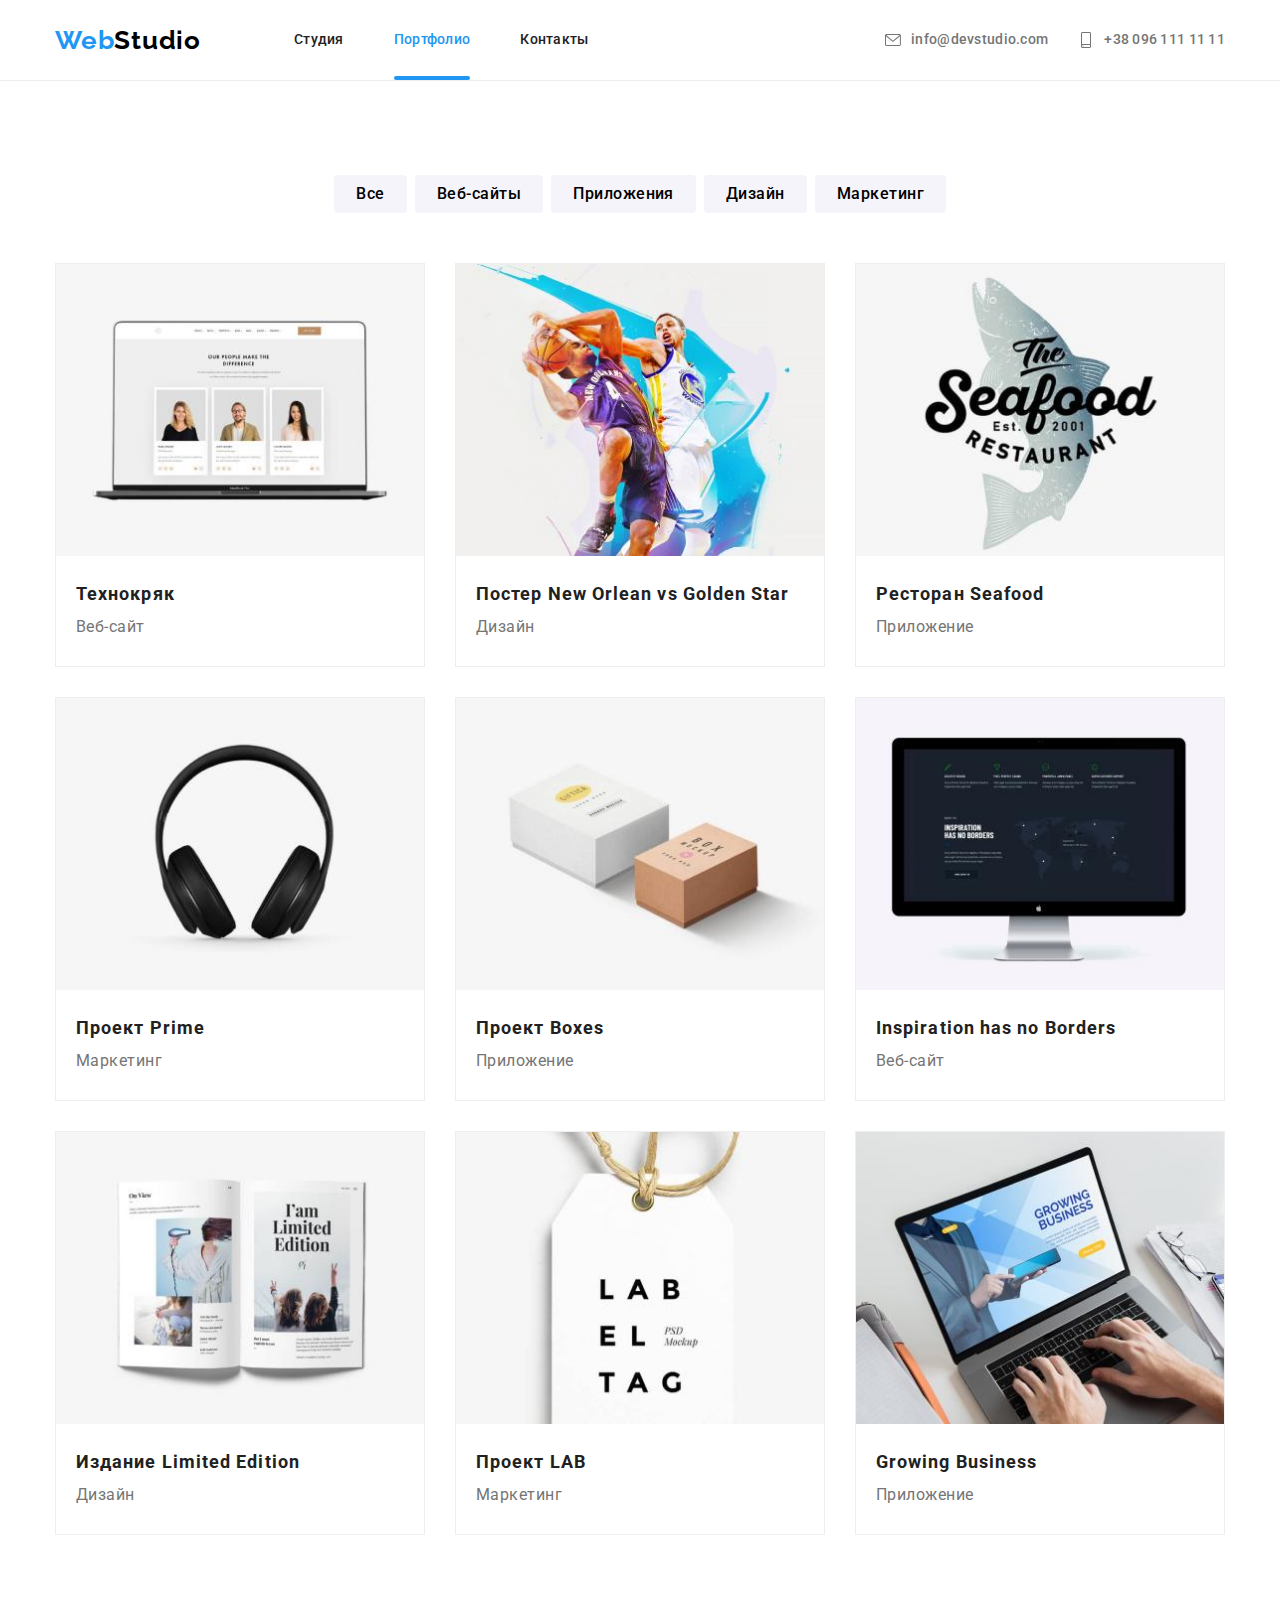
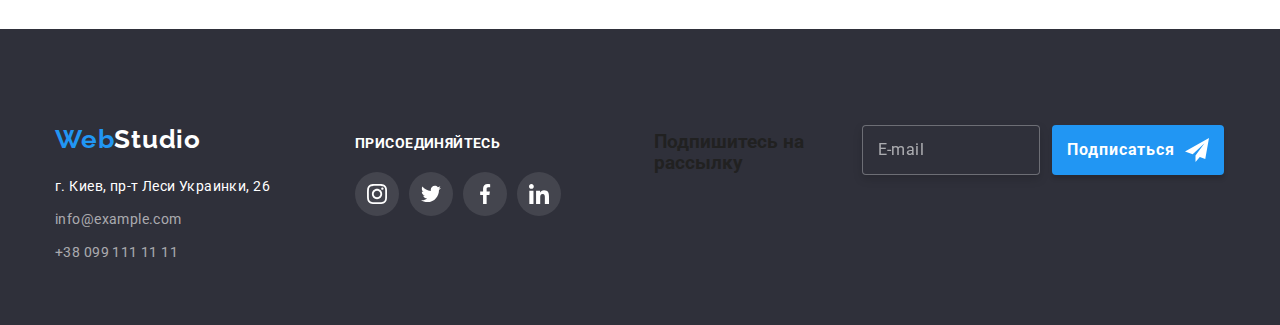
==== portfolio.html @ f92bdd0d "update" ====
<!DOCTYPE html>
<html lang="ru">
  <head>
    <meta charset="UTF-8" />
    <meta http-equiv="X-UA-Compatible" content="IE=edge" />
    <meta name="viewport" content="width=device-width, initial-scale=1.0" />
    <title>WebStudio</title>
    <link rel="preconnect" href="https://fonts.googleapis.com" />
    <link rel="preconnect" href="https://fonts.gstatic.com" crossorigin />
    <link
      href="https://fonts.googleapis.com/css2?family=Raleway:wght@700&family=Roboto:wght@400;500;700;900&display=swap"
      rel="stylesheet"
    />
    <link rel="stylesheet" href="./css/modern-normalize.css" />
    <link rel="stylesheet" href="./css/style.css" />
  </head>
  <body>
    <!--header-->
    <header class="header">
      <div class="container header-container">
        <nav class="header-nav">
          <a class="header-logo link" href="./index.html"
            ><span class="accent-color">Web</span>Studio</a
          >
          <ul class="header-menu-list">
            <li class="header-menu-item">
              <a class="header-menu-link link" href="./index.html">Студия</a>
            </li>
            <li class="header-menu-item">
              <a class="header-menu-link link current" href="./portfolio.html"
                >Портфолио</a
              >
            </li>
            <li class="header-menu-item">
              <a class="header-menu-link link" href="#contacts">Контакты</a>
            </li>
          </ul>
        </nav>
        <ul class="header-contacts">
          <li class="header-contacts-item">
            <a
              class="header-contacts-links link"
              href="mailto:info@devstudio.com"
              ><svg class="header-icon">
                <use href="./images/icons.svg#mail"></use>
              </svg>
              info@devstudio.com
            </a>
          </li>
          <li class="header-contacts-item">
            <a class="header-contacts-links link" href="tel:+380961111111">
              <svg class="header-icon">
                <use href="./images/icons.svg#smartphone"></use>
              </svg>
              +38 096 111 11 11
            </a>
          </li>
        </ul>
      </div>
    </header>
    <main>
      <section class="section">
        <div class="container">
          <h1 class="visually-hidden">Портфолио</h1>
          <!--button-->
          <ul class="button-list">
            <li class="button-item">
              <button class="button-portfolio btn" type="button">Все</button>
            </li>
            <li class="button-item">
              <button class="button-portfolio btn" type="button">
                Веб-сайты
              </button>
            </li>
            <li class="button-item">
              <button class="button-portfolio btn" type="button">
                Приложения
              </button>
            </li>
            <li class="button-item">
              <button class="button-portfolio btn" type="button">Дизайн</button>
            </li>
            <li class="button-item">
              <button class="button-portfolio btn" type="button">
                Маркетинг
              </button>
            </li>
          </ul>
          <!--project-->
          <ul class="project-list">
            <li class="project-item">
              <a class="project-links" href="">
                <div class="project-thump">
                  <img
                    src="./images/project1.jpg"
                    alt="project1"
                    width="370"
                    height="294"
                  />
                  <div class="project-overlay">
                    Технокряк это современная площадка распространения
                    коронавируса. Компании используют эту платформу для
                    цифрового шпионажа и атак на защищённые сервера конкурентов.
                  </div>
                </div>
                <div class="project-articles">
                  <h2 class="project-title">Технокряк</h2>
                  <p class="project-text">Веб-сайт</p>
                </div>
              </a>
            </li>
            <li class="project-item">
              <a class="project-links" href="">
                <div class="project-thump">
                  <img
                    src="./images/project2.jpg"
                    alt="project2"
                    width="370"
                    height="294"
                  />
                  <div class="project-overlay">
                    Технокряк это современная площадка распространения
                    коронавируса. Компании используют эту платформу для
                    цифрового шпионажа и атак на защищённые сервера конкурентов.
                  </div>
                </div>
                <div class="project-articles">
                  <h2 class="project-title">
                    Постер <span lang="en">New Orlean vs Golden Star</span>
                  </h2>
                  <p class="project-text">Дизайн</p>
                </div>
              </a>
            </li>
            <li class="project-item">
              <a class="project-links" href="">
                <div class="project-thump">
                  <img
                    src="./images/project3.jpg"
                    alt="project3"
                    width="370"
                    height="294"
                  />
                  <div class="project-overlay">
                    Технокряк это современная площадка распространения
                    коронавируса. Компании используют эту платформу для
                    цифрового шпионажа и атак на защищённые сервера конкурентов.
                  </div>
                </div>
                <div class="project-articles">
                  <h2 class="project-title">
                    Ресторан <span lang="en">Seafood</span>
                  </h2>
                  <p class="project-text">Приложение</p>
                </div>
              </a>
            </li>
            <li class="project-item">
              <a class="project-links" href="">
                <div class="project-thump">
                  <img
                    src="./images/project4.jpg"
                    alt="project4"
                    width="370"
                    height="294"
                  />
                  <div class="project-overlay">
                    Технокряк это современная площадка распространения
                    коронавируса. Компании используют эту платформу для
                    цифрового шпионажа и атак на защищённые сервера конкурентов.
                  </div>
                </div>
                <div class="project-articles">
                  <h2 class="project-title">
                    Проект <span lang="en">Prime</span>
                  </h2>
                  <p class="project-text">Маркетинг</p>
                </div>
              </a>
            </li>
            <li class="project-item">
              <a class="project-links" href="">
                <div class="project-thump">
                  <img
                    src="./images/project5.jpg"
                    alt="project5"
                    width="370"
                    height="294"
                  />
                  <div class="project-overlay">
                    Технокряк это современная площадка распространения
                    коронавируса. Компании используют эту платформу для
                    цифрового шпионажа и атак на защищённые сервера конкурентов.
                  </div>
                </div>
                <div class="project-articles">
                  <h2 class="project-title">
                    Проект <span lang="en">Boxes</span>
                  </h2>
                  <p class="project-text">Приложение</p>
                </div>
              </a>
            </li>
            <li class="project-item">
              <a class="project-links" href="">
                <div class="project-thump">
                  <img
                    src="./images/project6.jpg"
                    alt="project6"
                    width="370"
                    height="294"
                  />
                  <div class="project-overlay">
                    Технокряк это современная площадка распространения
                    коронавируса. Компании используют эту платформу для
                    цифрового шпионажа и атак на защищённые сервера конкурентов.
                  </div>
                </div>
                <div class="project-articles">
                  <h2 class="project-title" lang="en">
                    Inspiration has no Borders
                  </h2>
                  <p class="project-text">Веб-сайт</p>
                </div>
              </a>
            </li>
            <li class="project-item">
              <a class="project-links" href="">
                <div class="project-thump">
                  <img
                    src="./images/project7.jpg"
                    alt="project7"
                    width="370"
                    height="294"
                  />
                  <div class="project-overlay">
                    Технокряк это современная площадка распространения
                    коронавируса. Компании используют эту платформу для
                    цифрового шпионажа и атак на защищённые сервера конкурентов.
                  </div>
                </div>
                <div class="project-articles">
                  <h2 class="project-title">
                    Издание <span lang="en">Limited Edition</span>
                  </h2>
                  <p class="project-text">Дизайн</p>
                </div>
              </a>
            </li>
            <li class="project-item">
              <a class="project-links" href="">
                <div class="project-thump">
                  <img
                    src="./images/project8.jpg"
                    alt="project8"
                    width="370"
                    height="294"
                  />
                  <div class="project-overlay">
                    Технокряк это современная площадка распространения
                    коронавируса. Компании используют эту платформу для
                    цифрового шпионажа и атак на защищённые сервера конкурентов.
                  </div>
                </div>
                <div class="project-articles">
                  <h2 class="project-title">
                    Проект <span lang="en">LAB</span>
                  </h2>
                  <p class="project-text">Маркетинг</p>
                </div>
              </a>
            </li>
            <li class="project-item">
              <a class="project-links" href="">
                <div class="project-thump">
                  <img
                    src="./images/project9.jpg"
                    alt="project9"
                    width="370"
                    height="294"
                  />
                  <div class="project-overlay">
                    Технокряк это современная площадка распространения
                    коронавируса. Компании используют эту платформу для
                    цифрового шпионажа и атак на защищённые сервера конкурентов.
                  </div>
                </div>
                <div class="project-articles">
                  <h2 class="project-title" lang="en">Growing Business</h2>
                  <p class="project-text">Приложение</p>
                </div>
              </a>
            </li>
          </ul>
        </div>
      </section>
    </main>
    <!--footer-->
    <footer class="footer">
      <div class="container footer-container">
        <div class="footer-left">
          <a class="footer-logo link" href="./index.html"
            ><span class="accent-color">Web</span>Studio</a
          >
          <address class="footer-address" id="contacts">
            <ul class="footer-contacts">
              <li class="footer-contacts-item">
                <a
                  class="footer-contacts-map link"
                  href="https://goo.gl/maps/BUjDJLent2GHWbhv6"
                  target="_blank"
                  rel="noopener noreferrer"
                  >г. Киев, пр-т Леси Украинки, 26</a
                >
              </li>
              <li class="footer-contacts-item">
                <a
                  class="footer-contacts-links link"
                  href="mailto:info@example.com"
                  >info@example.com</a
                >
              </li>
              <li class="footer-contacts-item">
                <a class="footer-contacts-links link" href="tel:+380991111111"
                  >+38 099 111 11 11</a
                >
              </li>
            </ul>
          </address>
        </div>
        <div class="footer-right">
          <h3 class="social-title">присоединяйтесь</h3>
          <ul class="social-list-footer">
            <li class="social-item-footer">
              <a class="social-links-footer link" href=""
                ><svg class="social-icon-footer">
                  <use href="./images/icons.svg#instagramf"></use>
                </svg>
              </a>
            </li>
            <li class="social-item-footer">
              <a class="social-links-footer link" href=""
                ><svg class="social-icon-footer">
                  <use href="./images/icons.svg#twitterf"></use>
                </svg>
              </a>
            </li>
            <li class="social-item-footer">
              <a class="social-links-footer link" href=""
                ><svg class="social-icon-footer">
                  <use href="./images/icons.svg#facebookf"></use>
                </svg>
              </a>
            </li>
            <li class="social-item-footer">
              <a class="social-links-footer link" href=""
                ><svg class="social-icon-footer">
                  <use href="./images/icons.svg#linkedinf"></use>
                </svg>
              </a>
            </li>
          </ul>
        </div>
        <form class="footer-form">
          <h3 class="footer-form-title">Подпишитесь на рассылку</h3>
          <label class="footer-label">
            <input
              class="footer-input"
              type="email"
              name="subscribe"
              placeholder="E-mail"
            />
          </label>
          <button class="footer-button" type="submit">
            <span>Подписаться</span>
            <svg class="footer-send">
              <use href="./images/icons.svg#send"></use>
            </svg>
          </button>
        </form>
      </div>
    </footer>
  </body>
</html>
---- css/style.css ----
:root {
  --main-title-color: #212121;
  --title-color: #ffffff;
  --text-color: #757575;
  --accent-color: #2196f3;
  --button-active: #188ce8;
  --logo-color-header: #000000;
  --logo-color-footer: #ffffff;
  --text-button-first-color: #ffffff;
  --text-button-second-color: #212121;
  --main-button-color-background: #2196f3;
  --secondary-button-color-background: #f5f4fa;
  --primary-background-color: #ffffff;
  --second-background-color: #2f303a;
  --third-background-color: #f5f4fa;
  --hero-background-color: #c4c4c4;
  --main-font: 'Roboto', sans-serif;
  --timing-function: cubic-bezier(0.4, 0, 0.2, 1);
  --animation-timing: 250ms;
}

p,
h1,
h2,
h3,
h4,
h5,
h6 {
  margin: 0;
}

ul {
  list-style: none;
  margin: 0;
  padding: 0;
}

button {
  cursor: pointer;
}

a {
  text-decoration: none;
  color: inherit;
  cursor: pointer;
}

img {
  display: block;
  height: auto;
  max-width: 100%;
}

body {
  font-family: var(--main-font);
  color: var(--main-title-color);
  background-color: var(--primary-background-color);
}

address {
  font-style: inherit;
}

textarea {
  resize: none;
}

.container {
  width: 1200px;
  padding: 0 15px;
  margin: 0 auto;
}

.section {
  padding-top: 94px;
  padding-bottom: 94px;
}

.visually-hidden {
  position: absolute;
  width: 1px;
  height: 1px;
  margin: -1px;
  border: 0;
  padding: 0;

  white-space: nowrap;
  clip-path: inset(100%);
  clip: rect(0 0 0 0);
  overflow: hidden;
}

.link {
  transition: color var(--animation-timing) var(--timing-function);
}

.link:hover,
.link:focus {
  color: var(--accent-color);
}

.btn {
  transition: color var(--animation-timing) var(--timing-function),
    background-color var(--animation-timing) var(--timing-function),
    box-shadow var(--animation-timing) var(--timing-function);
}

.btn:hover,
.btn:focus,
.btn:active {
  color: var(--text-button-first-color);
  background-color: var(--accent-color);
  box-shadow: 0px 3px 1px rgba(0, 0, 0, 0.1), 0px 1px 2px rgba(0, 0, 0, 0.08),
    0px 2px 2px rgba(0, 0, 0, 0.12);
}

.accent-color {
  color: var(--accent-color);
}

/*--------------header------------------*/

.header {
  border-bottom: 1px solid #ececec;
}

.header-container {
  display: flex;
  align-items: center;
}

.header-nav {
  display: flex;
  align-items: center;
}

.header-logo {
  font-family: Raleway;
  font-weight: 700;
  font-size: 26px;
  line-height: 1.19;
  letter-spacing: 0.03em;
  color: var(--logo-color-header);
  margin-right: 93px;
}

.header-menu-list {
  display: flex;
}

.header-menu-item .current {
  color: var(--accent-color);
  position: relative;
}

.current::after {
  content: '';
  position: absolute;
  bottom: 0;
  display: block;
  width: 100%;
  height: 4px;
  border-radius: 2px;
  background: var(--accent-color);
}

.header-menu-item:not(:last-child) {
  margin-right: 50px;
}

.header-menu-link {
  display: block;
  padding: 32px 0;
  font-weight: 500;
  font-size: 14px;
  line-height: 1.14;
  letter-spacing: 0.02em;
}

.header-contacts {
  display: flex;
  margin-left: auto;
}

.header-contacts-item:not(:last-child) {
  margin-right: 30px;
}

.header-contacts-links {
  display: flex;
  align-items: center;
  font-weight: 500;
  font-size: 14px;
  line-height: 1.14;
  letter-spacing: 0.02em;
  color: var(--text-color);
}

.header-icon {
  margin-right: 10px;
  width: 16px;
  height: 16px;
  fill: #757575;
  transition: fill var(--animation-timing) var(--timing-function);
}

.link:hover .header-icon,
.link:focus .header-icon {
  fill: var(--accent-color);
}

/*-----------------main-page----------------------*/

/*hero*/

.hero {
  max-width: 1600px;
  margin-left: auto;
  margin-right: auto;
  padding: 200px 0;
  background-image: linear-gradient(
      rgba(47, 48, 58, 0.4),
      rgba(47, 48, 58, 0.4)
    ),
    url('../images/hero-img.jpg');
  background-color: var(--hero-background-color);
  background-repeat: no-repeat;
  background-position: center;
  background-size: cover;
}

.hero-container {
  display: flex;
  flex-direction: column;
  align-items: center;
}

.hero-title {
  color: var(--title-color);
  font-weight: 900;
  font-size: 44px;
  line-height: 1.36;
  text-align: center;
  letter-spacing: 0.06em;
  text-transform: uppercase;
  min-width: 600px;
  margin-bottom: 30px;
}

.hero-button {
  color: var(--title-color);
  background-color: var(--main-button-color-background);
  font-weight: 700;
  font-size: 16px;
  line-height: 1.88;
  letter-spacing: 0.06em;
  min-width: 200px;
  box-shadow: 0px 4px 4px rgba(0, 0, 0, 0.15);
  border-radius: 4px;
  padding: 10px 32px;
  text-align: center;
  box-shadow: 0px 4px 4px rgba(0, 0, 0, 0.15);
  border: tan;
  border-radius: 4px;
  transition: background-color var(--animation-timing) var(--timing-function),
    box-shadow var(--animation-timing) var(--timing-function);
}

.hero-button:active {
  background-color: var(--button-active);
  box-shadow: 0px 3px 1px rgba(0, 0, 0, 0.1), 0px 1px 2px rgba(0, 0, 0, 0.08),
    0px 2px 2px rgba(0, 0, 0, 0.12);
}

/*modal*/

.backdrop {
  position: fixed;
  top: 0;
  left: 0;
  width: 100%;
  height: 100%;
  background-color: rgba(0, 0, 0, 0.2);
  opacity: 1;
  transition: opacity var(--animation-timing) var(--timing-function);
}

.backdrop.is-hidden {
  opacity: 0;
  pointer-events: none;
}

.backdrop.is-hidden .modal {
  transform: translate(-50%, -50%) scale(0);
}

.modal {
  padding: 40px;
  position: absolute;
  min-width: 528px;
  min-height: 581px;
  top: 50%;
  left: 50%;
  transform: translate(-50%, -50%) scale(1);
  background-color: #ffffff;
  box-shadow: 0px 1px 3px rgba(0, 0, 0, 0.12), 0px 1px 1px rgba(0, 0, 0, 0.14),
    0px 2px 1px rgba(0, 0, 0, 0.2);
  border-radius: 4px;
  transition: transform var(--animation-timing) var(--timing-function);
}

.modal-title {
  font-weight: 700;
  font-size: 20px;
  line-height: 1.15;
  text-align: center;
  letter-spacing: 0.03em;
}

.modal-button {
  position: absolute;
  top: 8px;
  right: 8px;
  width: 30px;
  height: 30px;
  background-color: #ffffff;
  border: 1px solid rgba(0, 0, 0, 0.1);
  border-radius: 50%;
}

.modal-icon {
  position: absolute;
  top: 50%;
  left: 50%;
  transform: translate(-50%, -50%);
  width: 18px;
  height: 18px;
  transition: fill var(--animation-timing) var(--timing-function);
}

.modal-button:hover .modal-icon,
.modal-button:focus .modal-icon {
  fill: var(--accent-color);
}

.modal-form {
  width: 448px;
}

.modal-title {
  margin-bottom: 12px;
  font-weight: bold;
  font-size: 20px;
  line-height: 1.15;
  text-align: center;
  letter-spacing: 0.03em;
  color: var(--main-title-color);
}

.modal-list {
  margin-bottom: 30px;
}

.modal-item:not(:last-child) {
  margin-bottom: 10px;
}

.modal-item:nth-child(4) {
  margin-bottom: 20px;
}

.modal-field {
  position: relative;
  display: block;
  width: 100%;
  font-weight: normal;
  font-size: 12px;
  line-height: 1.17;
  letter-spacing: 0.01em;
}

.modal-label {
  display: block;
  margin-bottom: 4px;
  font-weight: normal;
  font-size: 12px;
  line-height: 1.17;
  letter-spacing: 0.01em;
  color: var(--text-color);
}

.modal-input {
  padding: 12px 42px;
  outline: none;
  width: 100%;
  height: 40px;
  border: 1px solid rgba(33, 33, 33, 0.2);
  border-radius: 4px;
  transition: border-color var(--animation-timing) var(--timing-function);
}

.modal-input:focus {
  border-color: var(--accent-color);
}

.modal-icons {
  position: absolute;
  top: 50%;
  left: 12px;
  width: 18px;
  height: 18px;
  transition: fill var(--animation-timing) var(--timing-function);
}

.modal-input:focus + .modal-icons {
  fill: var(--accent-color);
}

.modal-textarea {
  display: block;
  outline: none;
  padding: 12px 16px;
  width: 100%;
  height: 120px;
  resize: none;
  border: 1px solid rgba(33, 33, 33, 0.2);
  box-sizing: border-box;
  border-radius: 4px;
  transition: border-color var(--animation-timing) var(--timing-function);
}

.modal-textarea:focus {
  border-color: var(--accent-color);
}

.modal-textarea::placeholder {
  font-weight: normal;
  font-size: 14px;
  line-height: 1.14;
  letter-spacing: 0.01em;
  color: rgba(117, 117, 117, 0.5);
}

.modal-checkbox {
  display: flex;
  justify-content: center;
  align-items: center;
  width: 100%;
  height: 24px;
  font-weight: normal;
  font-size: 14px;
  line-height: 1.71;
  letter-spacing: 0.03em;
  color: var(--text-color);
}

.checkbox-input {
  position: absolute;
  width: 1px;
  height: 1px;
  margin: -1px;
  border: 0;
  padding: 0;
  white-space: nowrap;
  clip-path: inset(100%);
  clip: rect(0 0 0 0);
  overflow: hidden;
}

.checkbox-icon {
  display: inline-block;
  margin-right: 7px;
  width: 16px;
  height: 15px;
  border: 2px solid var(--main-title-color);
  border-radius: 4px;
  transition: background-color var(--animation-timing) var(--timing-function),
    background-image var(--animation-timing) var(--timing-function),
    border-color var(--animation-timing) var(--timing-function);
}

.checkbox-input:checked + .checkbox-icon {
  background-color: var(--accent-color);
  background-image: url(../images/icon-check.svg);
  background-size: contain;
  background-origin: border-box;
  border-color: var(--accent-color);
}

.checkbox-text {
  margin-right: 7px;
}

.checkbox-link {
  color: var(--accent-color);
  text-decoration: underline;
}

.modal-btn {
  display: flex;
  justify-content: center;
}

.modal-send {
  width: 200px;
  height: 50px;
  font-weight: bold;
  font-size: 16px;
  line-height: 1.87;
  text-align: center;
  letter-spacing: 0.06em;
  color: var(--title-color);
  background-color: var(--main-button-color-background);
  box-shadow: 0px 4px 4px rgba(0, 0, 0, 0.15);
  border: tan;
  border-radius: 4px;
  transition: background-color var(--animation-timing) var(--timing-function),
    box-shadow var(--animation-timing) var(--timing-function);
}

.modal-send:active {
  background-color: var(--button-active);
  box-shadow: 0px 3px 1px rgba(0, 0, 0, 0.1), 0px 1px 2px rgba(0, 0, 0, 0.08),
    0px 2px 2px rgba(0, 0, 0, 0.12);
}

/*description*/

.description-list {
  display: flex;
}

.description-item {
  width: 270px;
}

.description-item:not(:last-child) {
  margin-right: 30px;
}

.description-icons {
  display: flex;
  justify-content: center;
  align-items: center;
  min-width: 270px;
  min-height: 120px;
  margin-bottom: 30px;
  background-color: #f5f4fa;
}

.description-icon {
  width: 70px;
  height: 70px;
}

.description-title {
  font-weight: 700;
  font-size: 14px;
  line-height: 1.14;
  letter-spacing: 0.03em;
  text-transform: uppercase;
  margin-bottom: 10px;
}

.description-text {
  font-size: 14px;
  line-height: 1.71;
  letter-spacing: 0.03em;
  color: var(--text-color);
}

/*works*/

.works-section {
  padding-top: 0;
}

.works-title {
  font-weight: 700;
  font-size: 36px;
  line-height: 1.17;
  text-align: center;
  letter-spacing: 0.03em;
  min-width: 376px;
  margin-bottom: 50px;
}

.works-list {
  display: flex;
}

.works-item:not(:last-child) {
  margin-right: 30px;
}

.works-thump {
  position: relative;
}

.works-text {
  position: absolute;
  display: flex;
  justify-content: center;
  align-items: center;
  font-weight: 700;
  font-size: 14px;
  line-height: 1.14;
  letter-spacing: 0.03em;
  text-transform: uppercase;
  color: var(--title-color);
  width: 100%;
  height: 70px;
  left: 0;
  bottom: 0;
  background: rgba(47, 48, 58, 0.8);
}

/*our-team*/

.our-team-section {
  background-color: var(--third-background-color);
}

.our-team-title {
  font-weight: 700;
  font-size: 36px;
  line-height: 1.17;
  text-align: center;
  letter-spacing: 0.03em;
  min-width: 264px;
  margin-bottom: 50px;
}

.our-team-list {
  display: flex;
  flex-wrap: wrap;
  justify-content: space-around;
}

.our-team-item {
  border-radius: 0px 0px 4px 4px;
  background-color: #ffffff;
  box-shadow: 0px 1px 3px rgba(0, 0, 0, 0.12), 0px 1px 1px rgba(0, 0, 0, 0.14),
    0px 2px 1px rgba(0, 0, 0, 0.2);
}

.our-team-item:not(:last-child) {
  margin-right: 30px;
}

.our-team-articles {
  padding: 30px 0;
}

.our-team-masters {
  font-weight: 500;
  font-size: 16px;
  line-height: 1.19;
  text-align: center;
  letter-spacing: 0.03em;
  margin-bottom: 10px;
}

.our-team-profession {
  margin-bottom: 16px;
  font-size: 16px;
  line-height: 1.19;
  text-align: center;
  letter-spacing: 0.03em;
  color: var(--text-color);
}

.social-list {
  display: flex;
  justify-content: center;
  align-items: center;
  min-width: 206px;
  min-height: 44px;
}

.social-item:not(:last-child) {
  margin-right: 10px;
}

.social-links {
  display: flex;
  justify-content: center;
  align-items: center;
  padding: 0;
  min-width: 44px;
  min-height: 44px;
  border-radius: 50%;
  transition: background-color var(--animation-timing) var(--timing-function);
}

.social-icon {
  width: 20px;
  height: 20px;
  fill: #afb1b8;
  transition: fill var(--animation-timing) var(--timing-function);
}

.social-links:hover,
.social-links:focus {
  background-color: var(--accent-color);
}

.social-links:hover .social-icon,
.social-links:focus .social-icon {
  fill: #ffffff;
}

/* clients */

.clients-title {
  font-weight: bold;
  font-size: 36px;
  line-height: 1.17;
  text-align: center;
  letter-spacing: 0.03em;
  margin-bottom: 50px;
}

.clients-list {
  display: flex;
  justify-content: space-around;
}

.clients-item {
  width: 170px;
  height: 92px;
}

.clients-item:not(:last-child) {
  margin-right: 30px;
}

.clients-links {
  display: block;
  display: flex;
  justify-content: center;
  align-items: center;
  width: 100%;
  height: 100%;
  border: 1px solid #afb1b8;
  border-radius: 4px;
  transition: border-color var(--animation-timing) var(--timing-function);
}

.clients-icon {
  width: 106px;
  height: 60px;
  fill: #afb1b8;
  transition: fill var(--animation-timing) var(--timing-function);
}

.clients-links:hover,
.clients-links:focus {
  border-color: var(--accent-color);
}

.clients-links:hover .clients-icon,
.clients-links:focus .clients-icon {
  fill: var(--accent-color);
}

/*------------------portfolio----------------------*/

.button-list {
  display: flex;
  justify-content: center;
  margin-bottom: 50px;
}

.button-item:not(:last-child) {
  margin-right: 8px;
}

.button-portfolio {
  border: tan;
  font-weight: 500;
  font-size: 16px;
  line-height: 1.62;
  text-align: center;
  letter-spacing: 0.03em;
  background-color: var(--secondary-button-color-background);
  padding: 6px 22px;
  min-width: 73px;
  border-radius: 4px;
}

.project-list {
  display: flex;
  flex-wrap: wrap;
  justify-content: space-between;
}

.project-item {
  width: 370px;
  height: 404px;
}

.project-item:nth-child(-n + 6) {
  margin-bottom: 30px;
}

.project-links {
  display: block;
  width: 100%;
  height: 100%;
  border: 1px solid #eeeeee;
  transition: box-shadow var(--animation-timing) var(--timing-function);
}

.project-links:hover,
.project-links:focus {
  box-shadow: 0px 1px 1px rgba(0, 0, 0, 0.12), 0px 4px 4px rgba(0, 0, 0, 0.06),
    1px 4px 6px rgba(0, 0, 0, 0.16);
}

.project-thump {
  position: relative;
  width: 100%;
  overflow: hidden;
}

.project-overlay {
  position: absolute;
  bottom: 0;
  padding: 63px 24px;
  width: 100%;
  height: 100%;
  font-size: 18px;
  line-height: 1.56;
  letter-spacing: 0.03em;
  color: var(--title-color);
  background: rgba(33, 150, 243, 0.9);
  transform: translateY(294px);
  transition: transform var(--animation-timing) var(--timing-function);
}

.project-links:hover .project-overlay,
.project-links:focus .project-overlay {
  transform: translateY(-0);
}

.project-articles {
  padding: 20px;
}

.project-title {
  font-weight: 700;
  font-size: 18px;
  line-height: 2;
  letter-spacing: 0.06em;
}

.project-text {
  font-size: 16px;
  line-height: 1.88;
  letter-spacing: 0.03em;
  color: var(--text-color);
}

/*------------------footer--------------------*/

.footer {
  padding: 60px 0;
  background-color: var(--second-background-color);
}

.footer-container {
  display: flex;
  align-items: baseline;
}

.footer-left {
  margin-right: 70px;
}

.footer-right {
  margin-right: 93px;
  min-width: 206px;
  min-height: 80px;
}

.footer-logo {
  display: block;
  margin-bottom: 20px;
  font-family: Raleway;
  font-weight: 700;
  font-size: 26px;
  line-height: 1.19;
  letter-spacing: 0.03em;
  color: var(--logo-color-footer);
}

.footer-address {
  min-width: 230px;
  min-height: 80px;
}

.footer-contacts-item {
  font-size: 14px;
  line-height: 1.71;
  letter-spacing: 0.03em;
}

.footer-contacts-item:not(:last-child) {
  margin-bottom: 9px;
}

.footer-contacts-map {
  color: var(--title-color);
}

.footer-contacts-links {
  color: rgba(255, 255, 255, 0.6);
}

.social-title {
  font-weight: bold;
  font-size: 14px;
  line-height: 1.14;
  letter-spacing: 0.03em;
  text-transform: uppercase;
  color: var(--title-color);
  margin-bottom: 20px;
  padding-top: 0px;
  justify-content: center;
  align-items: center;
}

.social-list-footer {
  display: flex;
  justify-content: center;
}

.social-item-footer:not(:last-child) {
  margin-right: 10px;
}

.social-links-footer {
  display: flex;
  padding: 0;
  width: 44px;
  height: 44px;
  background-color: rgba(255, 255, 255, 0.1);
  border-radius: 50%;
  justify-content: center;
  align-items: center;
  transition: background-color var(--animation-timing) var(--timing-function);
}

.social-icon-footer {
  width: 20px;
  height: 20px;
  fill: #ffffff;
}

.social-links-footer:hover,
.social-links-footer:focus {
  background-color: var(--accent-color);
}

.footer-form {
  display: inline-flex;
  align-items: flex-end;
  width: 570px;
  height: 86px;
}

.footer-label {
  display: inline-block;
  margin-right: 12px;
  font-weight: 700;
  font-size: 14px;
  line-height: 1.14;
  letter-spacing: 0.03em;
  text-transform: uppercase;
  color: var(--title-color);
}

.footer-input {
  margin-top: 20px;
  display: inline-block;
  padding: 15px;
  width: 100%;
  height: 50px;
  background-color: var(--second-background-color);
  border: 1px solid rgba(255, 255, 255, 0.3);
  border-radius: 4px;
  filter: drop-shadow(0px 4px 4px rgba(0, 0, 0, 0.15));
  color: var(--title-color);
}

.footer-input::placeholder {
  font-weight: normal;
  font-size: 16px;
  line-height: 1.25;
  letter-spacing: 0.03em;
  color: rgba(255, 255, 255, 0.6);
}

.footer-button {
  display: inline-flex;
  justify-content: center;
  align-items: center;
  width: 200px;
  height: 50px;
  font-weight: 700;
  font-size: 16px;
  line-height: 1.87;
  letter-spacing: 0.06em;
  color: var(--text-button-first-color);
  background-color: var(--main-button-color-background);
  box-shadow: 0px 4px 4px rgba(0, 0, 0, 0.15);
  border: tan;
  border-radius: 4px;
  transition: background-color var(--animation-timing) var(--timing-function),
    box-shadow var(--animation-timing) var(--timing-function);
}

.footer-button:active {
  background-color: var(--button-active);
  box-shadow: 0px 3px 1px rgba(0, 0, 0, 0.1), 0px 1px 2px rgba(0, 0, 0, 0.08),
    0px 2px 2px rgba(0, 0, 0, 0.12);
}

.footer-send {
  margin-left: 10px;
  width: 24px;
  height: 24px;
  fill: #ffffff;
}
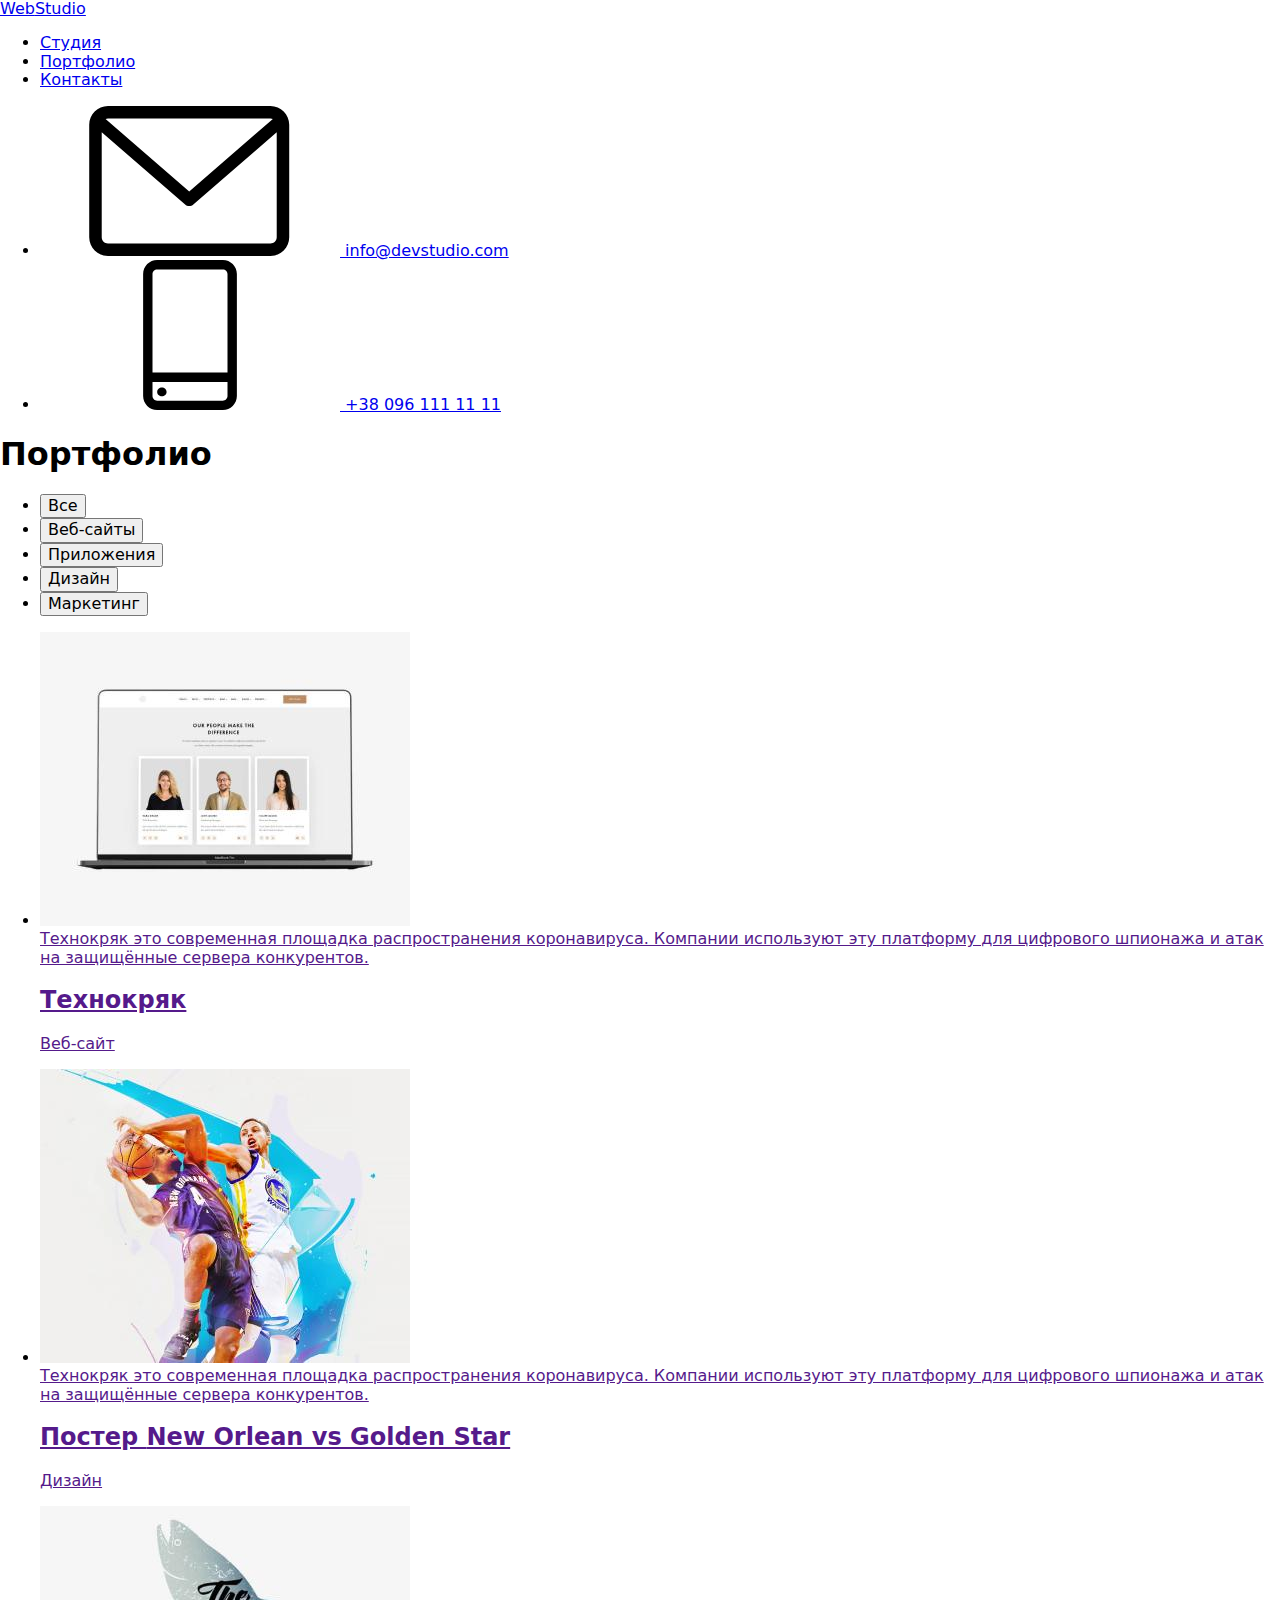
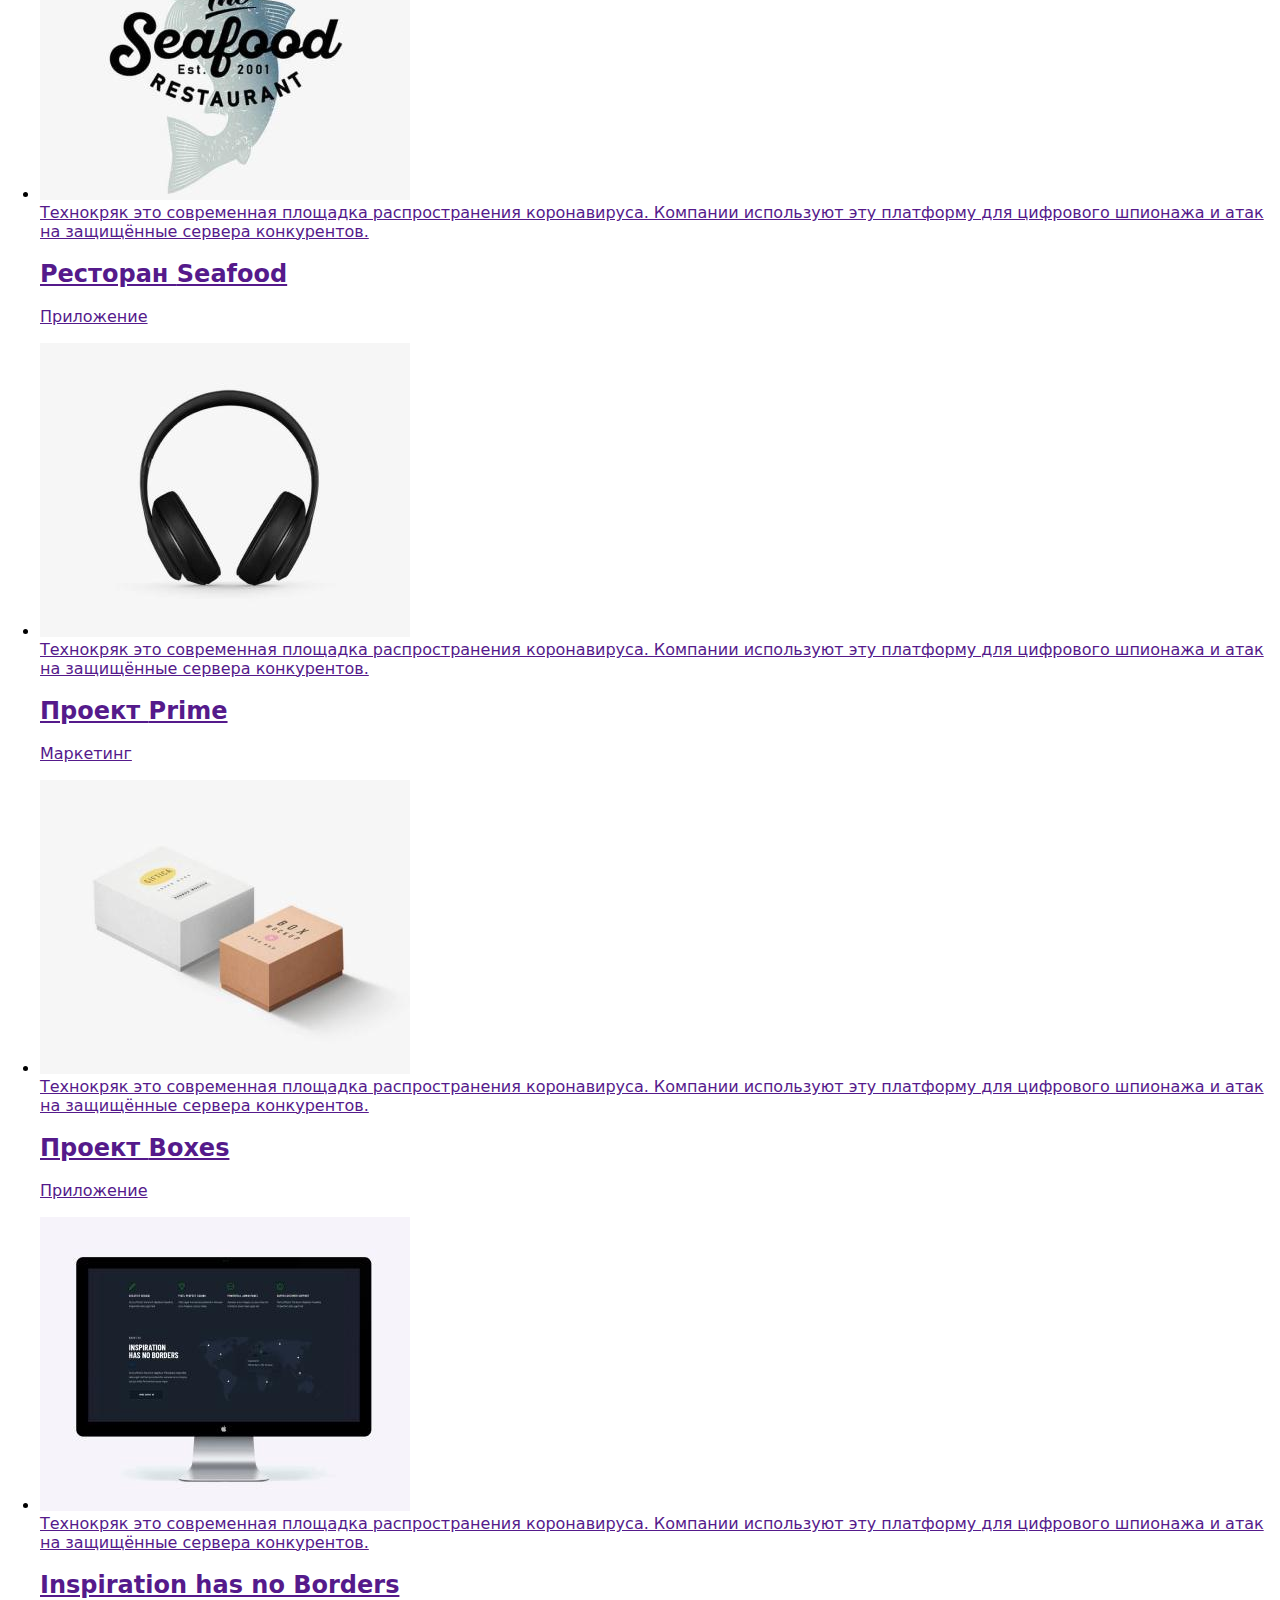
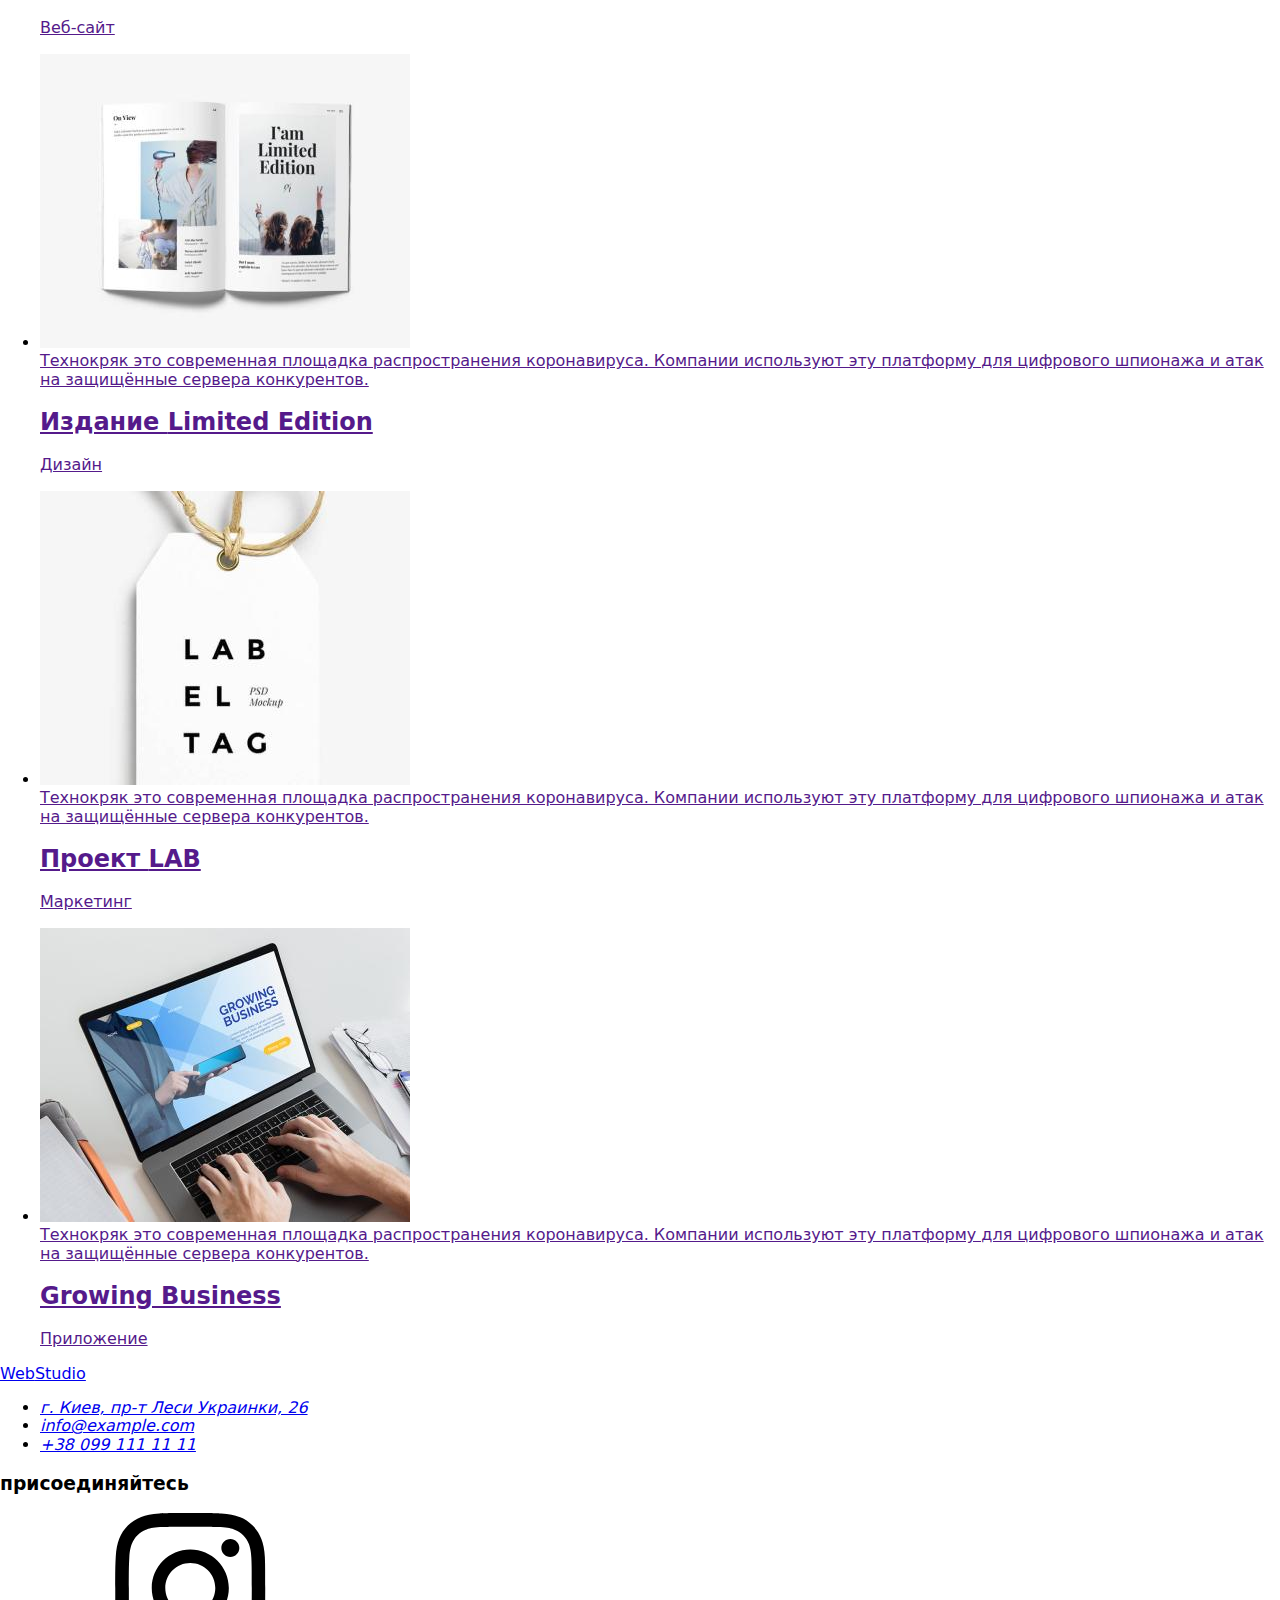
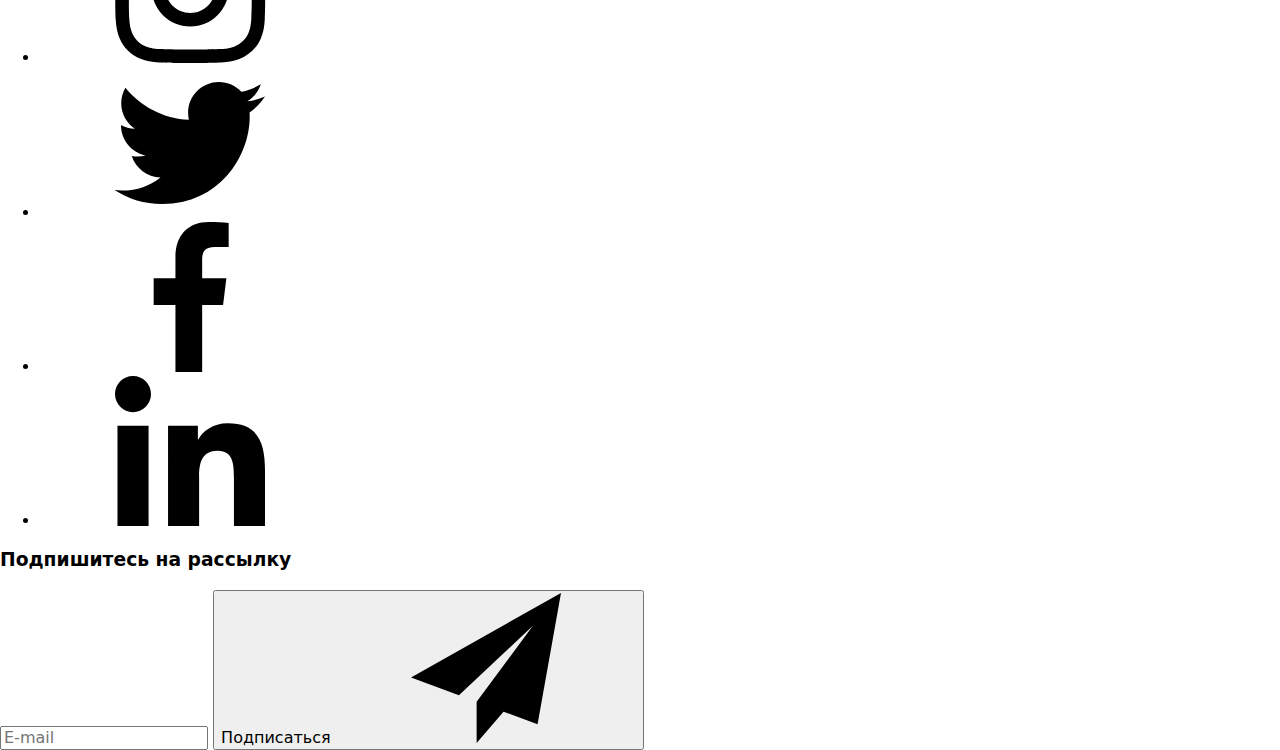
==== commit bb039274: "update" ====
--- a/portfolio.html
+++ b/portfolio.html
@@ -12,7 +12,7 @@
       rel="stylesheet"
     />
     <link rel="stylesheet" href="./css/modern-normalize.css" />
-    <link rel="stylesheet" href="./css/style.css" />
+    <link rel="stylesheet" href="./css/main.min.css" />
   </head>
   <body>
     <!--header-->
--- a/css/main.min.css
+++ b/css/main.min.css
@@ -0,0 +1 @@
+/* No CSS *//*# sourceMappingURL=main.min.css.map */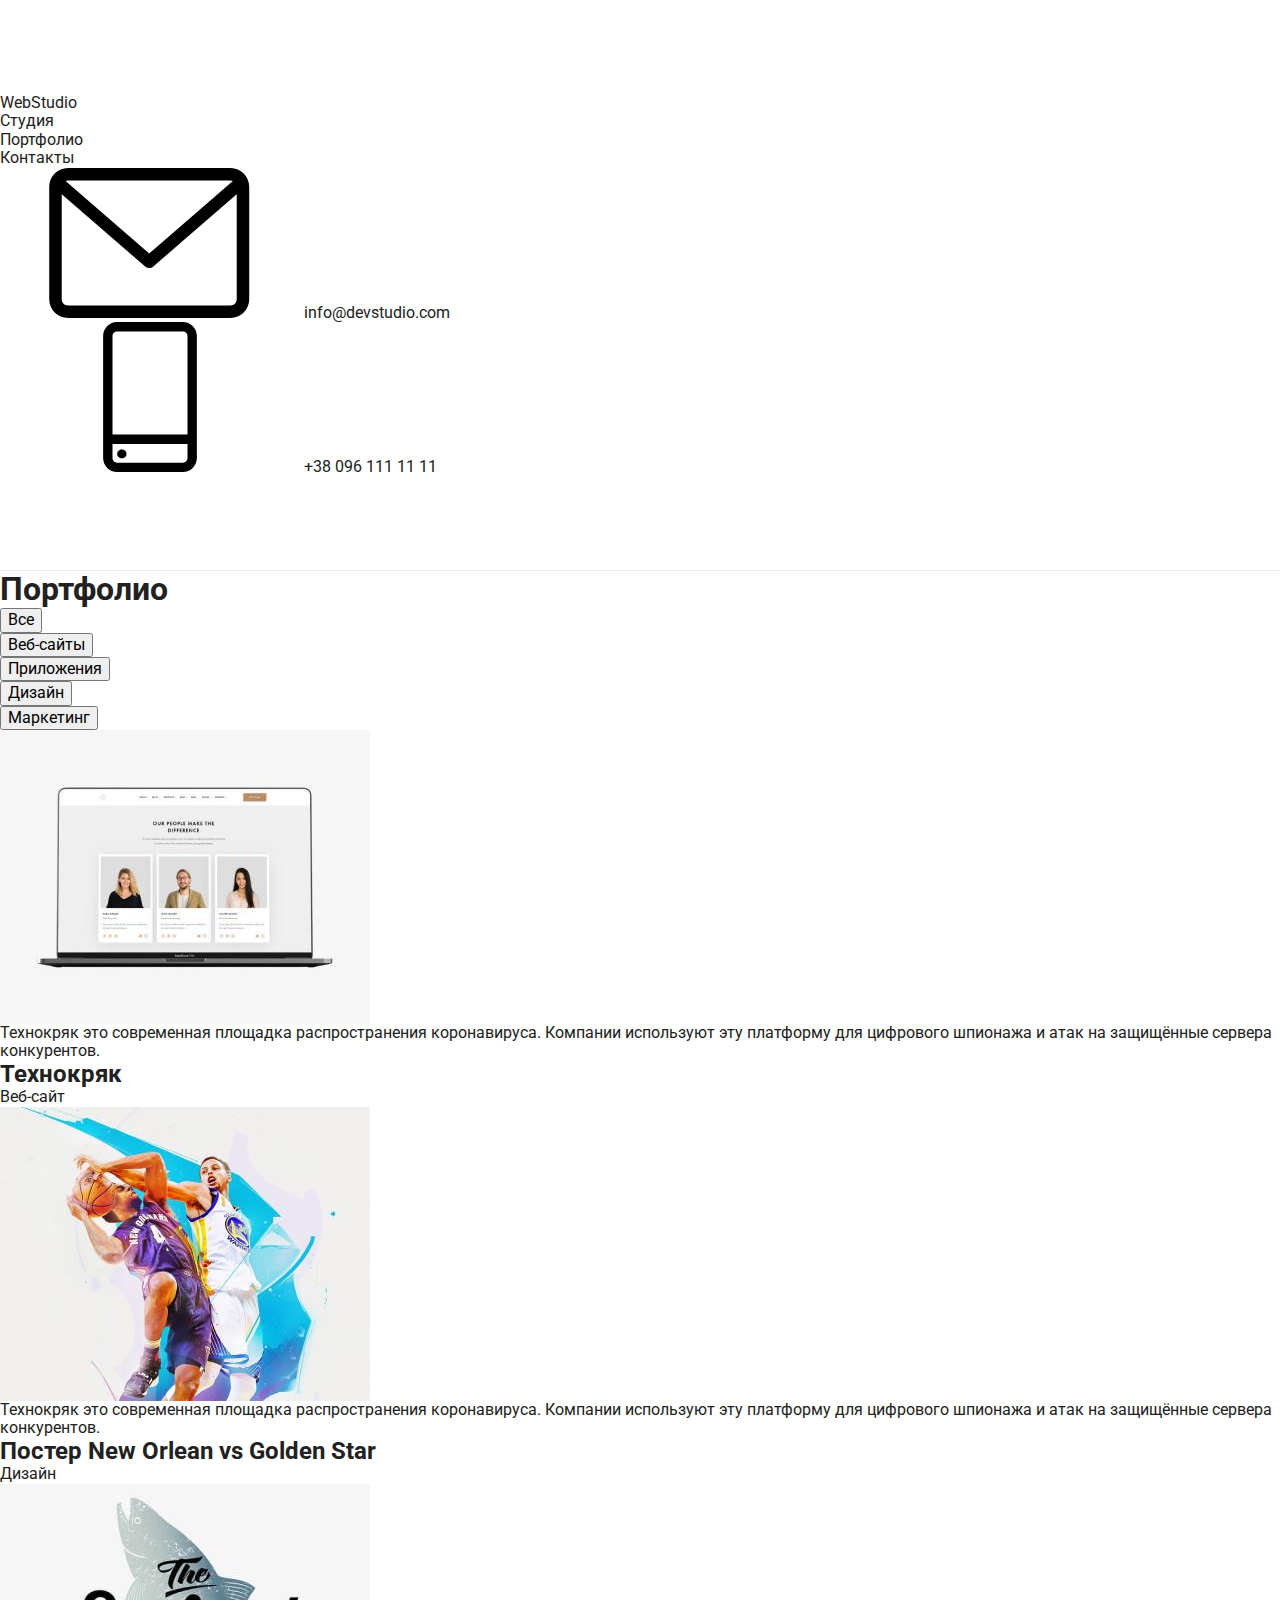
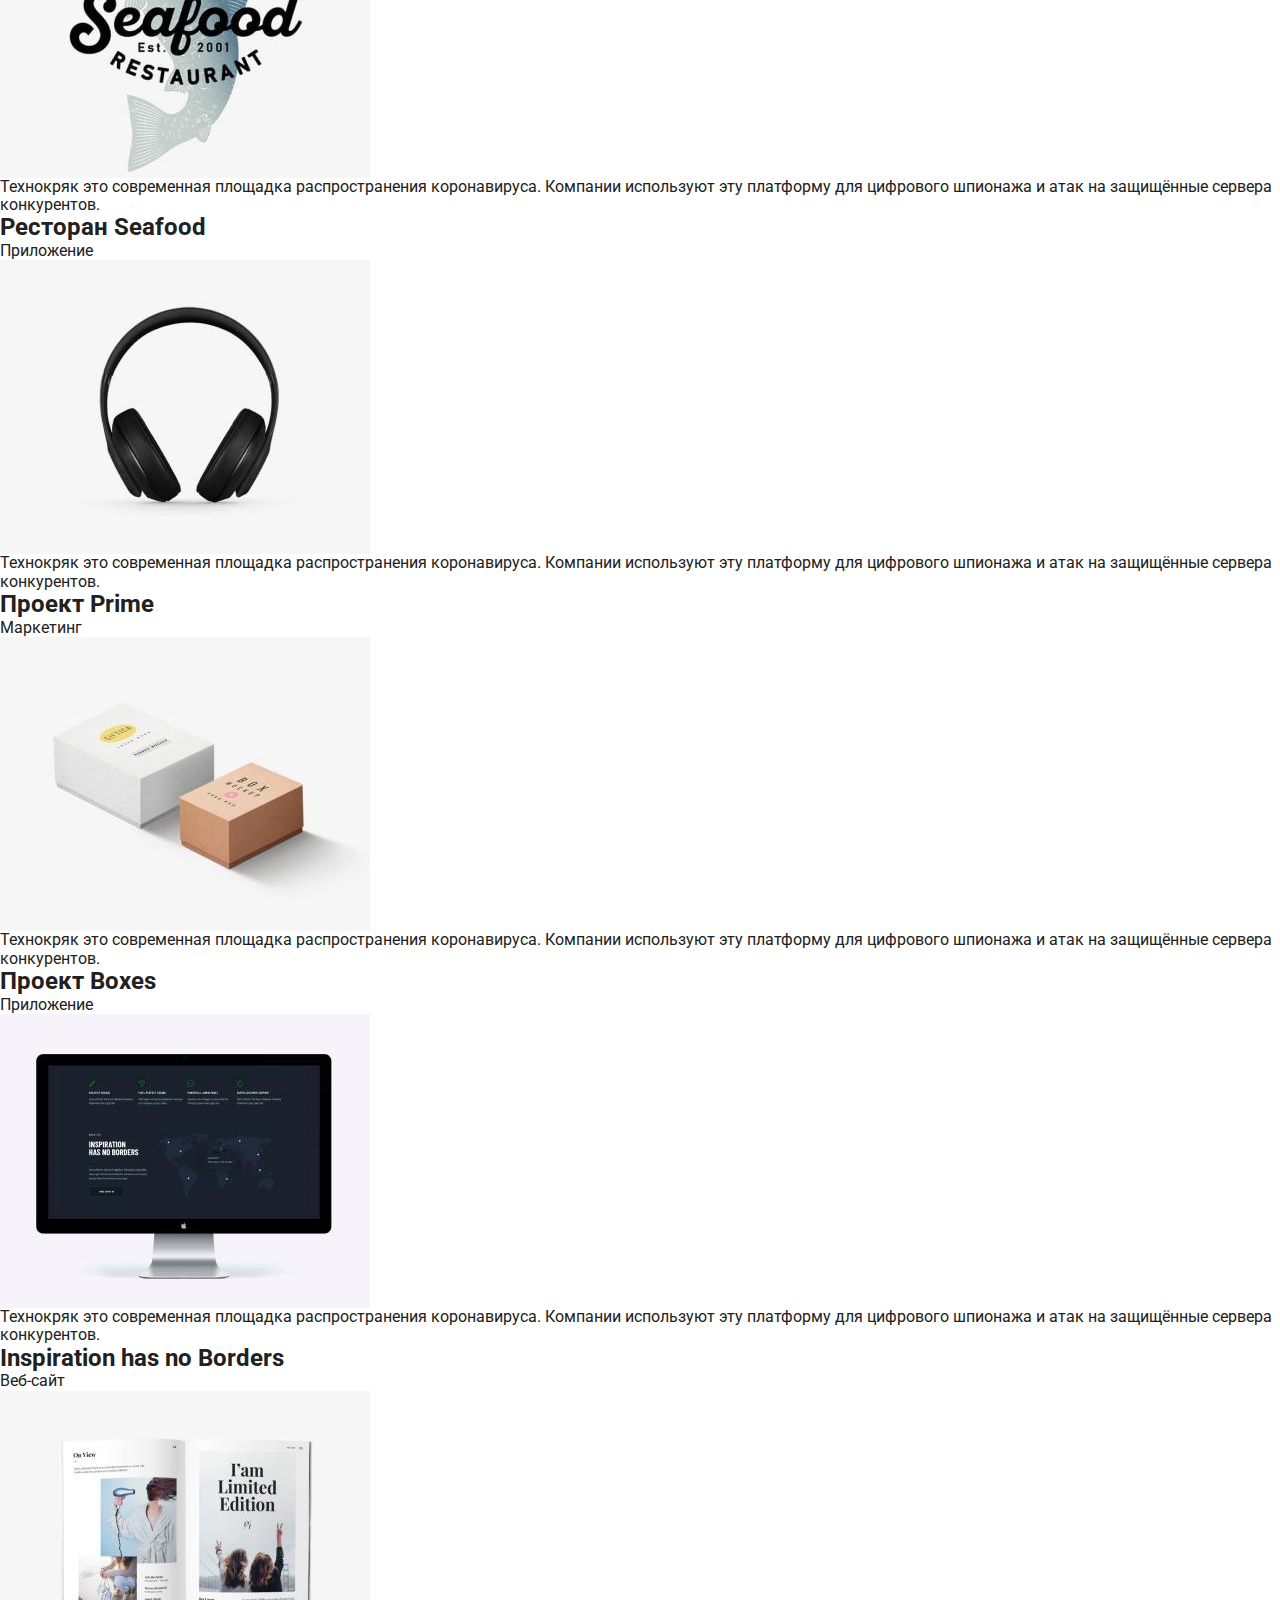
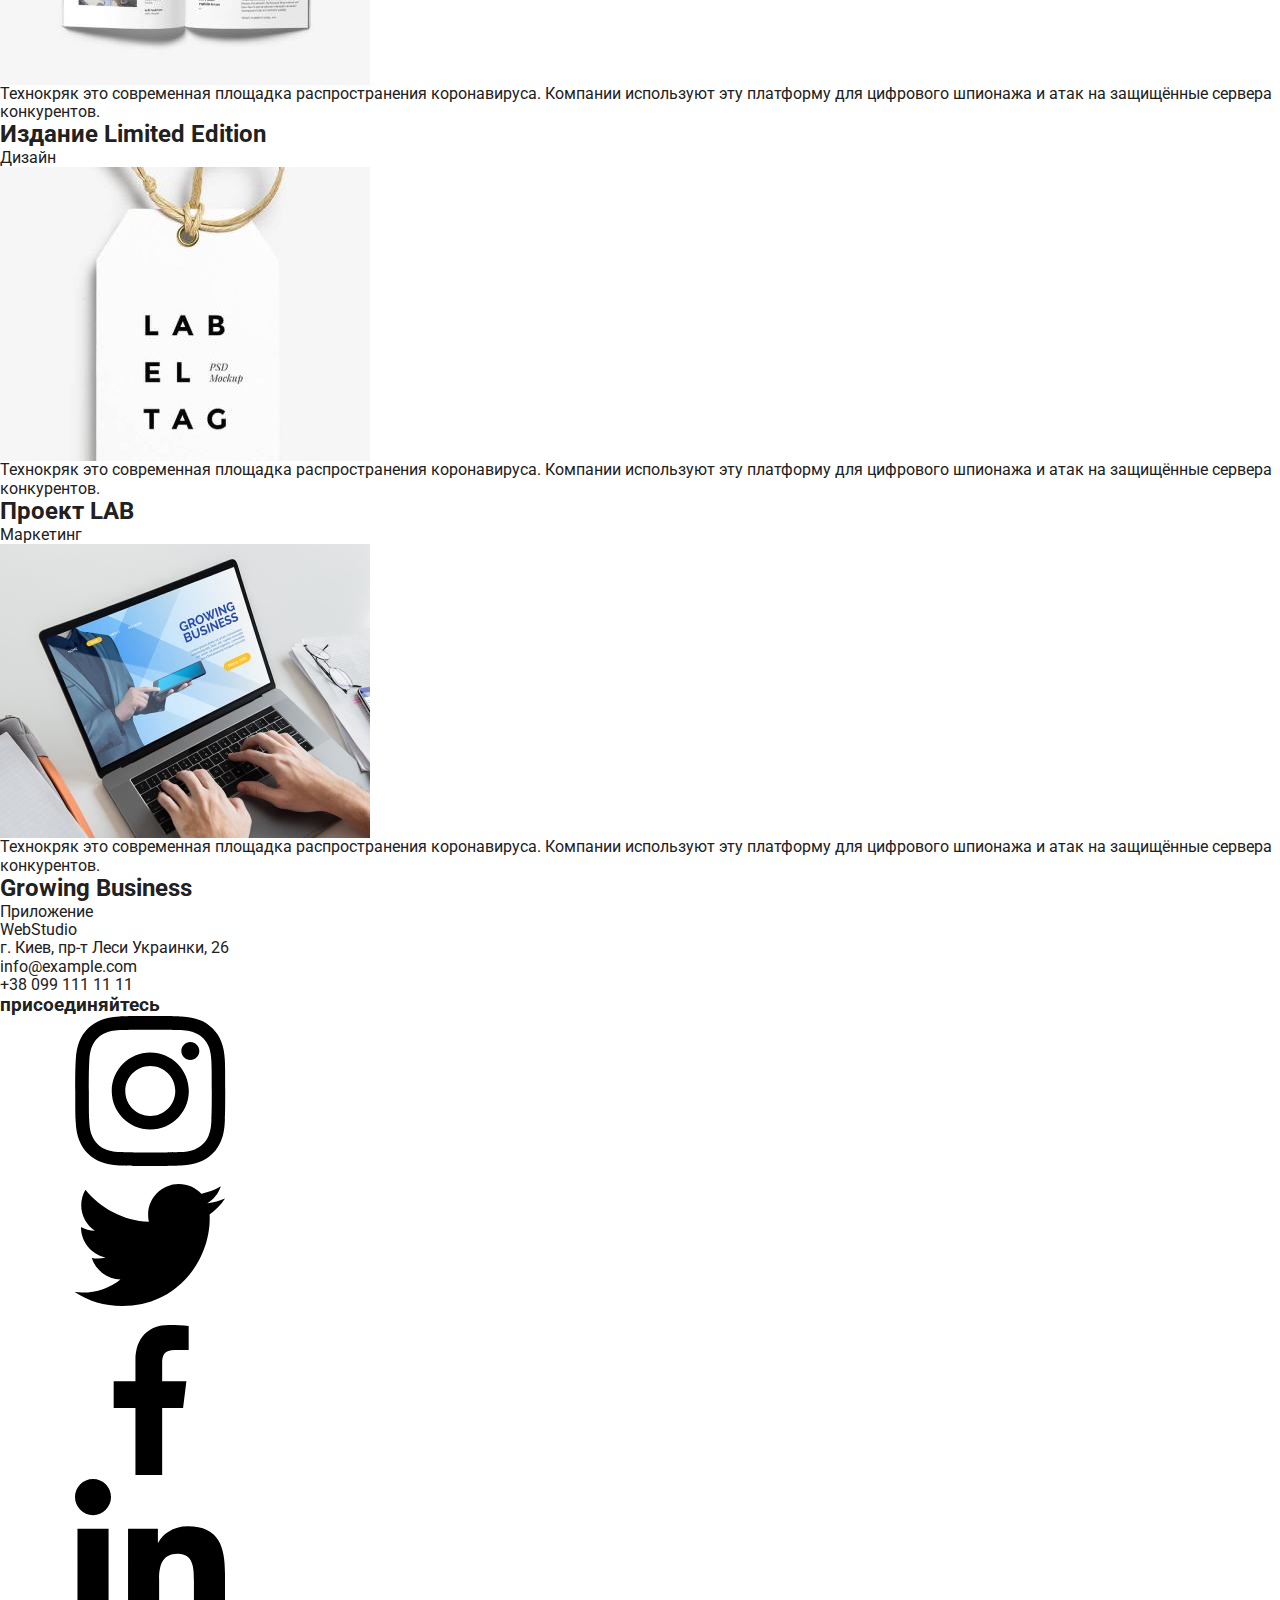
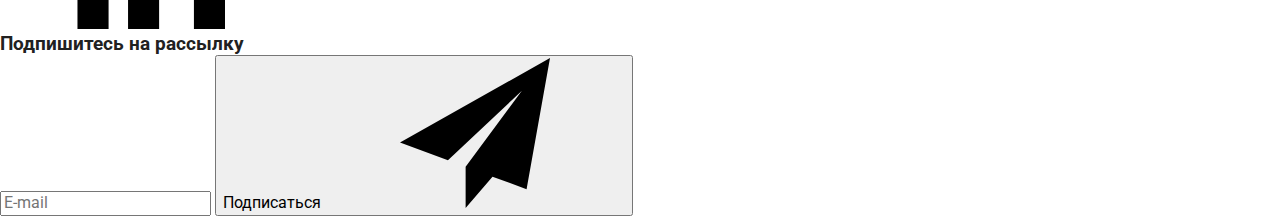
==== commit ec8d2f2c: "update" ====
--- a/portfolio.html
+++ b/portfolio.html
@@ -11,7 +11,6 @@
       href="https://fonts.googleapis.com/css2?family=Raleway:wght@700&family=Roboto:wght@400;500;700;900&display=swap"
       rel="stylesheet"
     />
-    <link rel="stylesheet" href="./css/modern-normalize.css" />
     <link rel="stylesheet" href="./css/main.min.css" />
   </head>
   <body>
--- a/css/main.min.css
+++ b/css/main.min.css
@@ -1 +1,2 @@
-/* No CSS *//*# sourceMappingURL=main.min.css.map */+/*! modern-normalize v1.1.0 | MIT License | https://github.com/sindresorhus/modern-normalize */*,::before,::after{-webkit-box-sizing:border-box;box-sizing:border-box}html{line-height:1.15;-webkit-text-size-adjust:100%;-moz-tab-size:4;-o-tab-size:4;tab-size:4}body{margin:0;font-family:system-ui,-apple-system,"Segoe UI",Roboto,Helvetica,Arial,sans-serif,"Apple Color Emoji","Segoe UI Emoji"}hr{height:0;color:inherit}abbr[title]{-webkit-text-decoration:underline dotted;text-decoration:underline dotted}b,strong{font-weight:bolder}code,kbd,samp,pre{font-family:ui-monospace, SFMono-Regular, Consolas, 'Liberation Mono', Menlo, monospace;font-size:1em}small{font-size:80%}sub,sup{font-size:75%;line-height:0;position:relative;vertical-align:baseline}sub{bottom:-0.25em}sup{top:-0.5em}table{text-indent:0;border-color:inherit}button,input,optgroup,select,textarea{font-family:inherit;font-size:100%;line-height:1.15;margin:0}button,select{text-transform:none}button,[type='button'],[type='reset'],[type='submit']{-webkit-appearance:button}::-moz-focus-inner{border-style:none;padding:0}:-moz-focusring{outline:1px dotted ButtonText}:-moz-ui-invalid{box-shadow:none}legend{padding:0}progress{vertical-align:baseline}::-webkit-inner-spin-button,::-webkit-outer-spin-button{height:auto}[type='search']{-webkit-appearance:textfield;outline-offset:-2px}::-webkit-search-decoration{-webkit-appearance:none}::-webkit-file-upload-button{-webkit-appearance:button;font:inherit}summary{display:list-item}p,h1,h2,h3,h4,h5,h6{margin:0}ul{list-style:none;margin:0;padding:0}button{cursor:pointer}a{text-decoration:none;color:inherit;cursor:pointer}img{display:block;height:auto;max-width:100%}body{font-family:"Roboto",sans-serif;color:#212121;background-color:#fff}address{font-style:inherit}textarea{resize:none}.header{padding-top:94px;padding-bottom:94px}.header__container{width:1200px;padding:0 15px;margin:0 auto}.logo{display:block;font-family:Raleway;font-weight:700;font-size:26px;line-height:1.19;letter-spacing:0.03em}.logo__color{color:#2196f3}.header__logo{margin-right:93px;color:#000}.footer__logo{margin-bottom:20px;color:#fff}.header{border-bottom:1px solid #ececec}.header__container{display:-webkit-box;display:-ms-flexbox;display:flex;-webkit-box-align:center;-ms-flex-align:center;align-items:center}.nav{display:-webkit-box;display:-ms-flexbox;display:flex;-webkit-box-align:center;-ms-flex-align:center;align-items:center}.nav__list{display:-webkit-box;display:-ms-flexbox;display:flex}.nav__item:not(:last-child){position:relative;margin-right:50px}.nav__link{display:block;padding:32px 0;font-weight:500;font-size:14px;line-height:1.14;letter-spacing:0.02em;-webkit-transition:250ms cubic-bezier(0.4, 0, 0.2, 1);transition:250ms cubic-bezier(0.4, 0, 0.2, 1)}.nav__link:hover,.nav__link:focus{color:#2196f3}.nav__current{color:#2196f3}.nav__current::after{content:'';position:absolute;bottom:0;display:block;width:100%;height:4px;border-radius:2px;background:#2196f3}.contacts{display:-webkit-box;display:-ms-flexbox;display:flex;margin-left:auto}.contacts__item:not(:last-child){margin-right:30px}.contacts__link{display:-webkit-box;display:-ms-flexbox;display:flex;-webkit-box-align:center;-ms-flex-align:center;align-items:center;font-weight:500;font-size:14px;line-height:1.14;letter-spacing:0.02em;color:#757575;-webkit-transition:color 250ms cubic-bezier(0.4, 0, 0.2, 1);transition:color 250ms cubic-bezier(0.4, 0, 0.2, 1)}.contacts__link:hover,.contacts__link:focus{color:#2196f3}.contacts__link:hover .contacts__icon,.contacts__link:focus .contacts__icon{fill:#2196f3}.contacts__icon{margin-right:10px;width:16px;height:16px;fill:#757575;-webkit-transition:fill 250ms cubic-bezier(0.4, 0, 0.2, 1);transition:fill 250ms cubic-bezier(0.4, 0, 0.2, 1)}.contacts__icon:hover,.contacts__icon:focus{fill:#2196f3}
+/*# sourceMappingURL=main.min.css.map */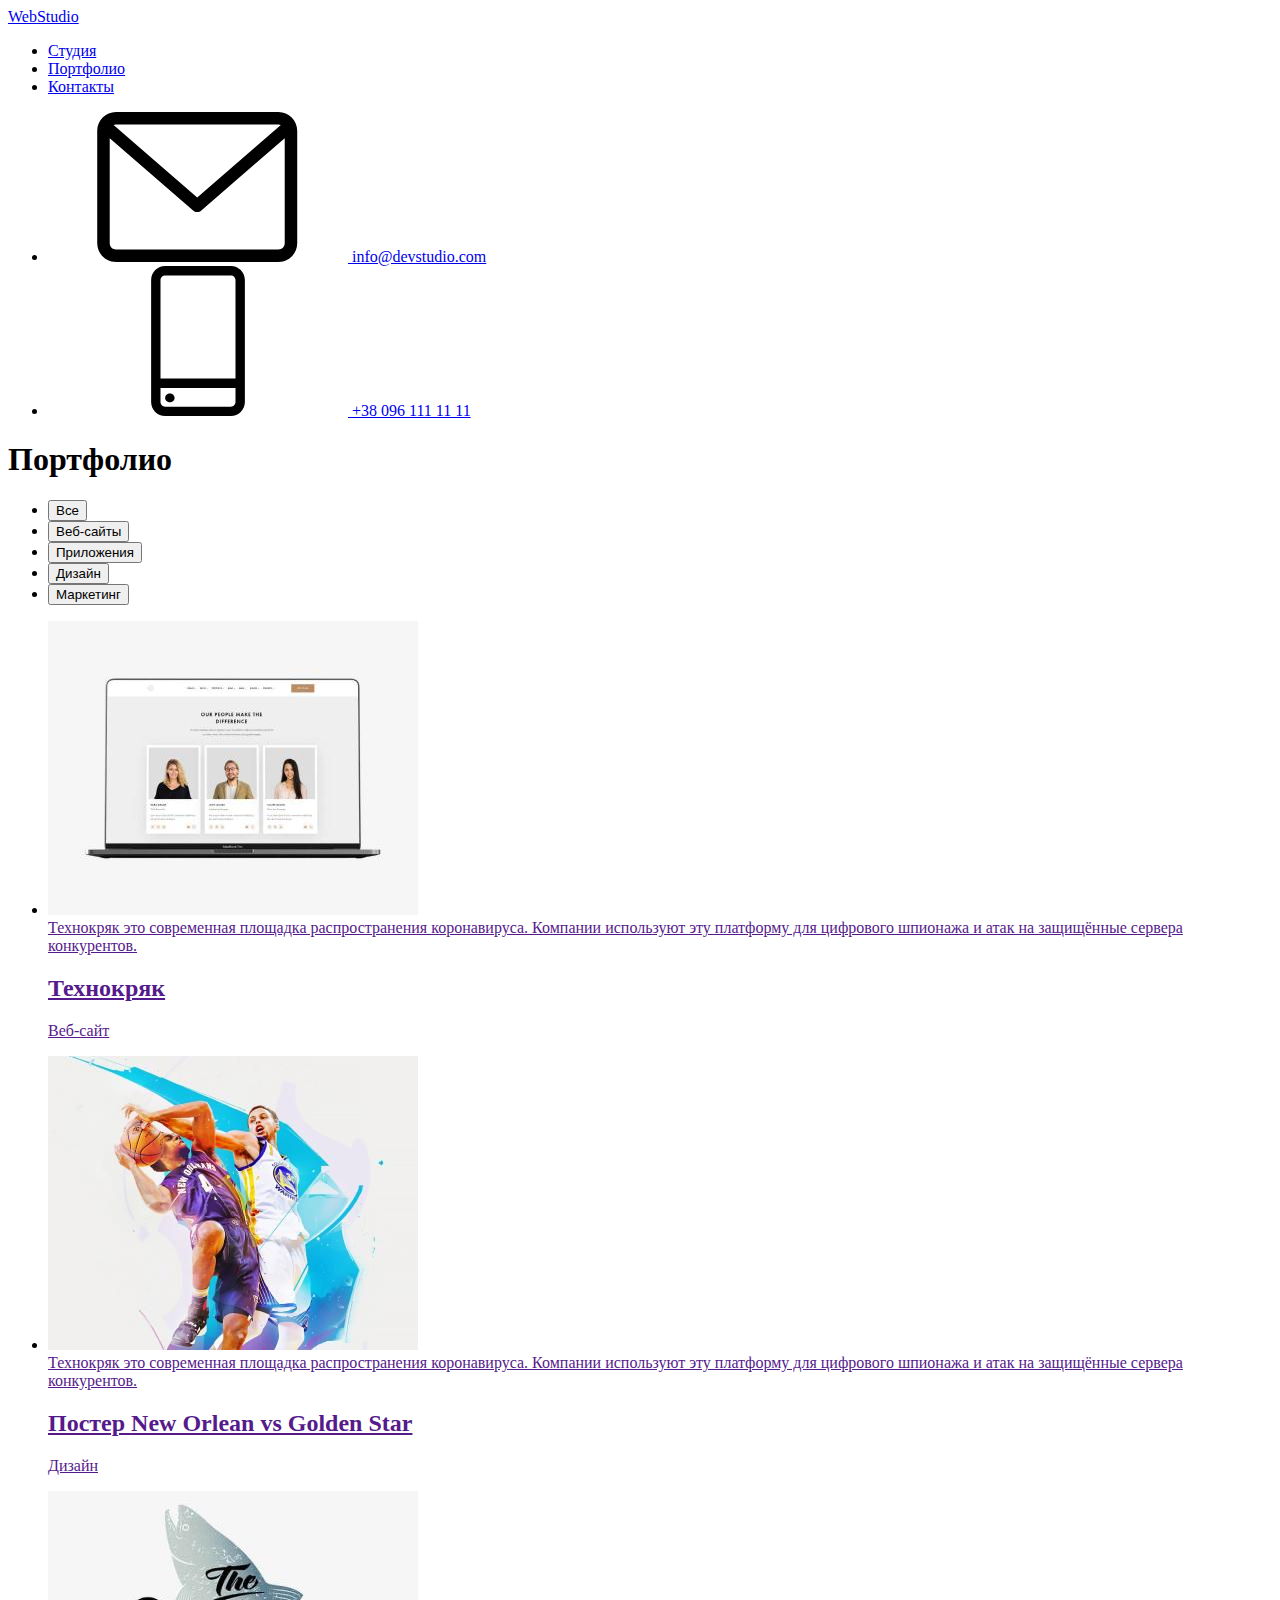
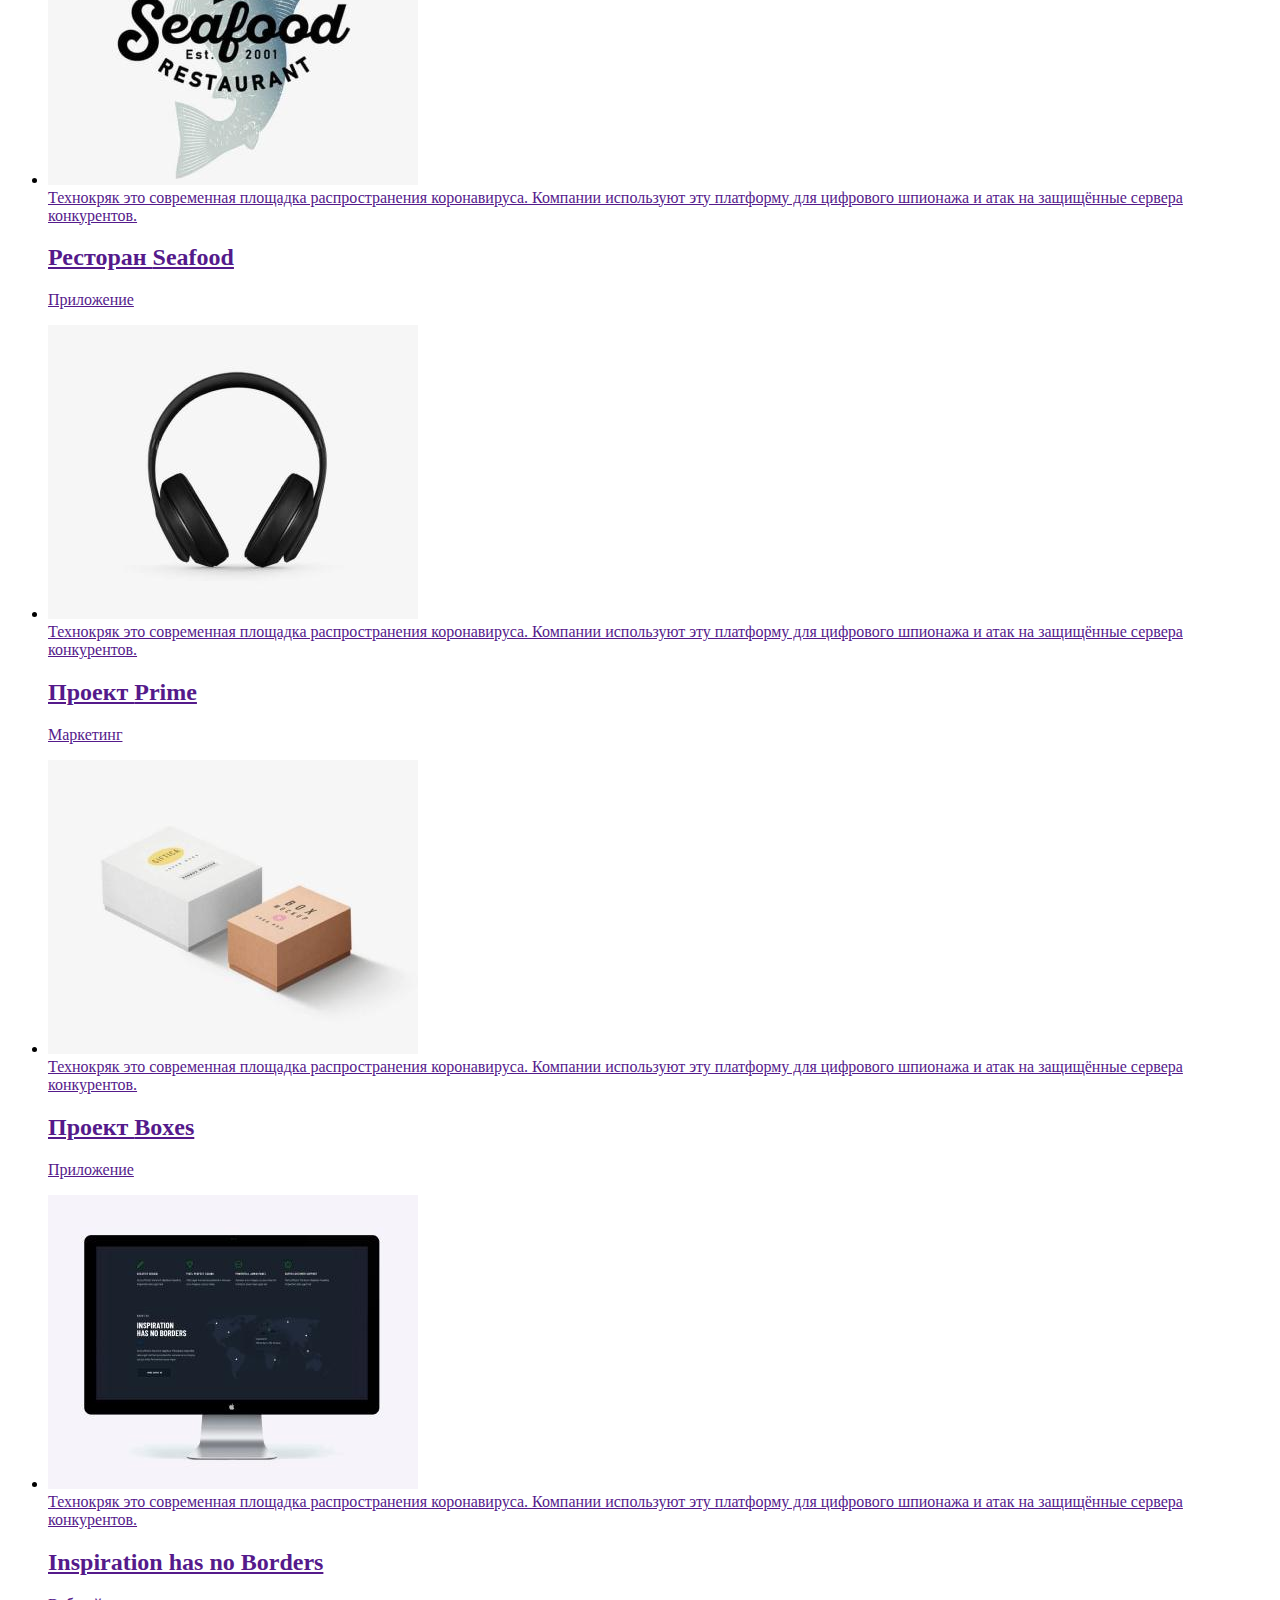
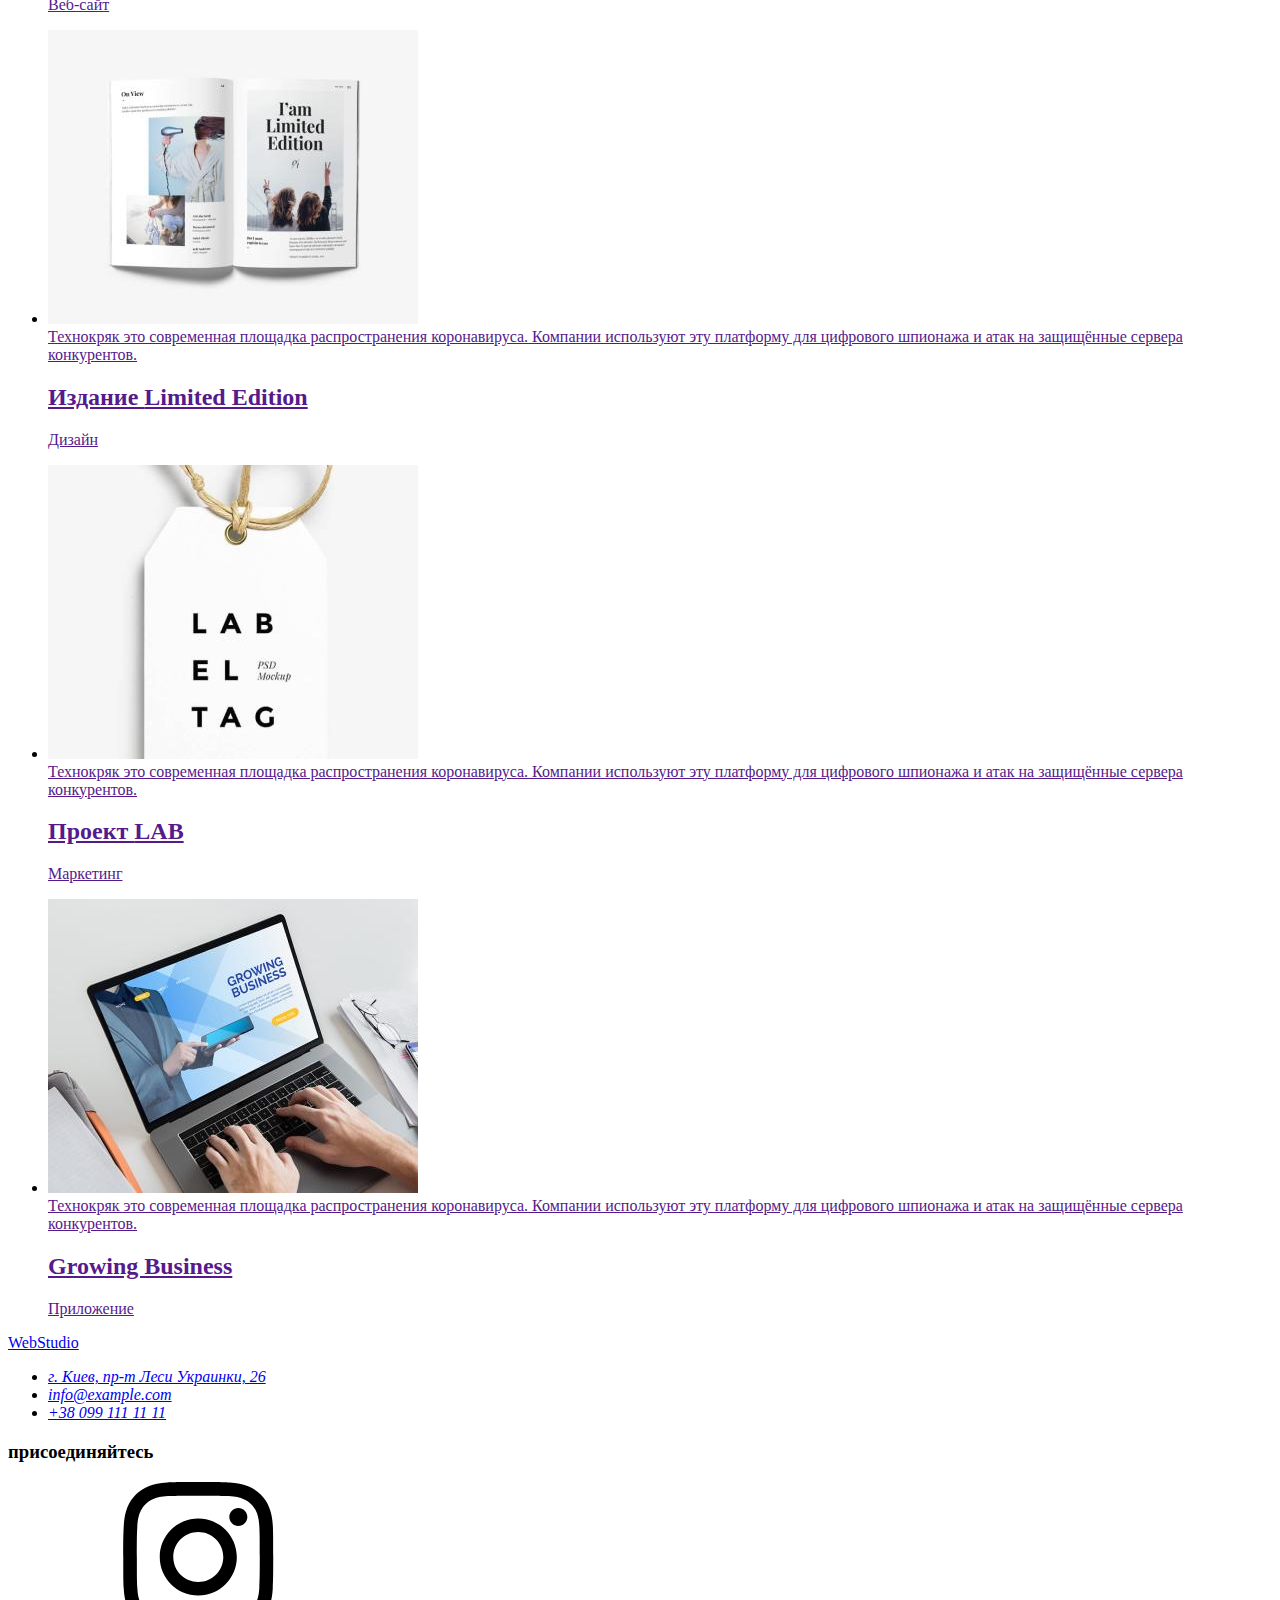
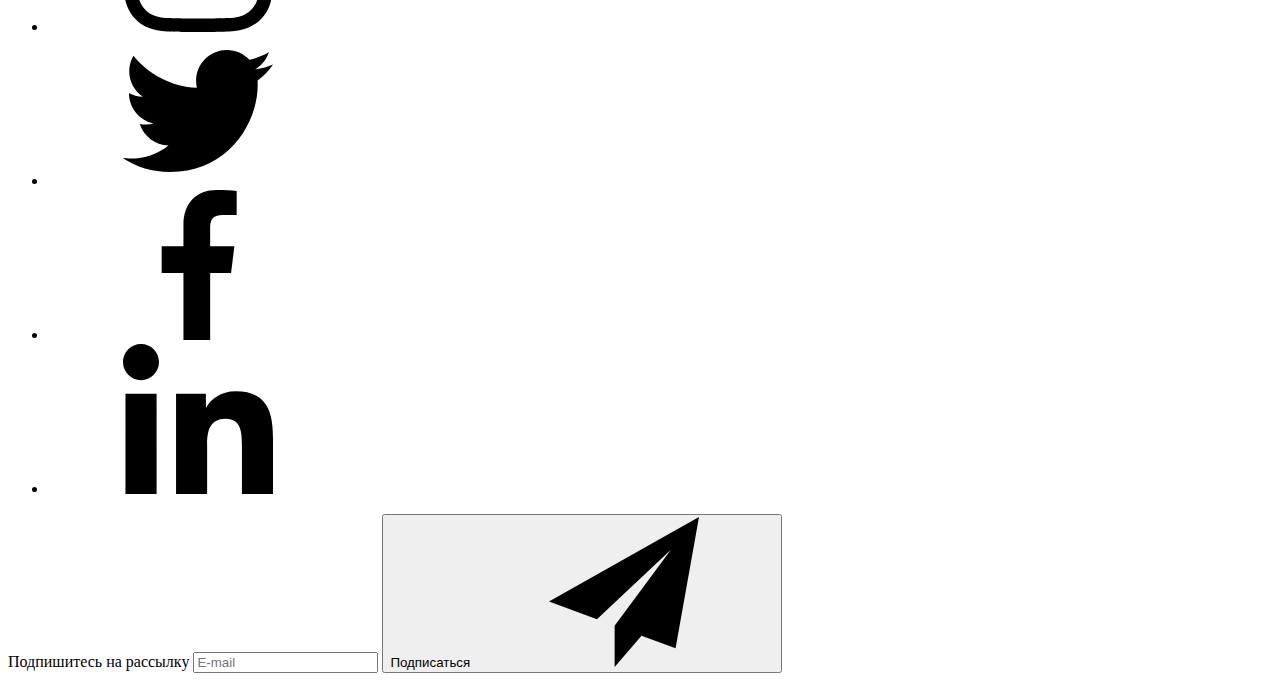
==== commit 190c6b05: "update" ====
--- a/portfolio.html
+++ b/portfolio.html
@@ -16,39 +16,37 @@
   <body>
     <!--header-->
     <header class="header">
-      <div class="container header-container">
-        <nav class="header-nav">
-          <a class="header-logo link" href="./index.html"
-            ><span class="accent-color">Web</span>Studio</a
+      <div class="header__container">
+        <nav class="nav">
+          <a class="logo header__logo" href="./index.html"
+            ><span class="logo__color">Web</span>Studio</a
           >
-          <ul class="header-menu-list">
-            <li class="header-menu-item">
-              <a class="header-menu-link link" href="./index.html">Студия</a>
-            </li>
-            <li class="header-menu-item">
-              <a class="header-menu-link link current" href="./portfolio.html"
+          <ul class="nav__list">
+            <li class="nav__item">
+              <a class="nav__link" href="./index.html">Студия</a>
+            </li>
+            <li class="nav__item">
+              <a class="nav__link nav__current" href="./portfolio.html"
                 >Портфолио</a
               >
             </li>
-            <li class="header-menu-item">
-              <a class="header-menu-link link" href="#contacts">Контакты</a>
+            <li class="nav__item">
+              <a class="nav__link" href="#contacts">Контакты</a>
             </li>
           </ul>
         </nav>
-        <ul class="header-contacts">
-          <li class="header-contacts-item">
-            <a
-              class="header-contacts-links link"
-              href="mailto:info@devstudio.com"
-              ><svg class="header-icon">
+        <ul class="contacts">
+          <li class="contacts__item">
+            <a class="contacts__link" href="mailto:info@devstudio.com"
+              ><svg class="contacts__icon">
                 <use href="./images/icons.svg#mail"></use>
               </svg>
               info@devstudio.com
             </a>
           </li>
-          <li class="header-contacts-item">
-            <a class="header-contacts-links link" href="tel:+380961111111">
-              <svg class="header-icon">
+          <li class="contacts__item">
+            <a class="contacts__link" href="tel:+380961111111">
+              <svg class="contacts__icon">
                 <use href="./images/icons.svg#smartphone"></use>
               </svg>
               +38 096 111 11 11
@@ -296,64 +294,62 @@
     </main>
     <!--footer-->
     <footer class="footer">
-      <div class="container footer-container">
-        <div class="footer-left">
-          <a class="footer-logo link" href="./index.html"
-            ><span class="accent-color">Web</span>Studio</a
+      <div class="footer__container">
+        <div class="footer-contacts">
+          <a class="logo footer__logo" href="./index.html"
+            ><span class="logo__color">Web</span>Studio</a
           >
-          <address class="footer-address" id="contacts">
-            <ul class="footer-contacts">
-              <li class="footer-contacts-item">
+          <address class="footer-contacts__address" id="contacts">
+            <ul class="footer-contacts__list">
+              <li class="footer-contacts__item">
                 <a
-                  class="footer-contacts-map link"
+                  class="footer-contacts__link footer-contacts__link--white"
                   href="https://goo.gl/maps/BUjDJLent2GHWbhv6"
                   target="_blank"
                   rel="noopener noreferrer"
                   >г. Киев, пр-т Леси Украинки, 26</a
                 >
               </li>
-              <li class="footer-contacts-item">
-                <a
-                  class="footer-contacts-links link"
-                  href="mailto:info@example.com"
+              <li class="footer-contacts__item">
+                <a class="footer-contacts__link" href="mailto:info@example.com"
                   >info@example.com</a
                 >
               </li>
-              <li class="footer-contacts-item">
-                <a class="footer-contacts-links link" href="tel:+380991111111"
+              <li class="footer-contacts__item">
+                <a class="footer-contacts__link" href="tel:+380991111111"
                   >+38 099 111 11 11</a
                 >
               </li>
             </ul>
           </address>
         </div>
-        <div class="footer-right">
-          <h3 class="social-title">присоединяйтесь</h3>
-          <ul class="social-list-footer">
-            <li class="social-item-footer">
-              <a class="social-links-footer link" href=""
-                ><svg class="social-icon-footer">
+        <div class="social">
+          <h3 class="social__title">присоединяйтесь</h3>
+          <ul class="social__list">
+            <li class="social__item">
+              <a class="social__link" href=""
+                ><svg class="social__icon">
                   <use href="./images/icons.svg#instagramf"></use>
                 </svg>
               </a>
             </li>
-            <li class="social-item-footer">
-              <a class="social-links-footer link" href=""
-                ><svg class="social-icon-footer">
+            <li class="social__item">
+              <a class="social__link" href=""
+                ><svg class="social__icon">
                   <use href="./images/icons.svg#twitterf"></use>
                 </svg>
               </a>
             </li>
-            <li class="social-item-footer">
-              <a class="social-links-footer link" href=""
-                ><svg class="social-icon-footer">
+            <li class="social__item">
+              <a class="social__link" href=""
+                ><svg class="social__icon">
                   <use href="./images/icons.svg#facebookf"></use>
                 </svg>
               </a>
             </li>
-            <li class="social-item-footer">
-              <a class="social-links-footer link" href=""
-                ><svg class="social-icon-footer">
+            <li class="social__item">
+              <a class="social__link" href=""
+                ><svg class="social__icon">
                   <use href="./images/icons.svg#linkedinf"></use>
                 </svg>
               </a>
@@ -361,18 +357,18 @@
           </ul>
         </div>
         <form class="footer-form">
-          <h3 class="footer-form-title">Подпишитесь на рассылку</h3>
-          <label class="footer-label">
+          <label class="footer-form__label">
+            Подпишитесь на рассылку
             <input
-              class="footer-input"
+              class="footer-form__input"
               type="email"
               name="subscribe"
               placeholder="E-mail"
             />
           </label>
-          <button class="footer-button" type="submit">
-            <span>Подписаться</span>
-            <svg class="footer-send">
+          <button class="button" type="submit">
+            Подписаться
+            <svg class="button__icon">
               <use href="./images/icons.svg#send"></use>
             </svg>
           </button>
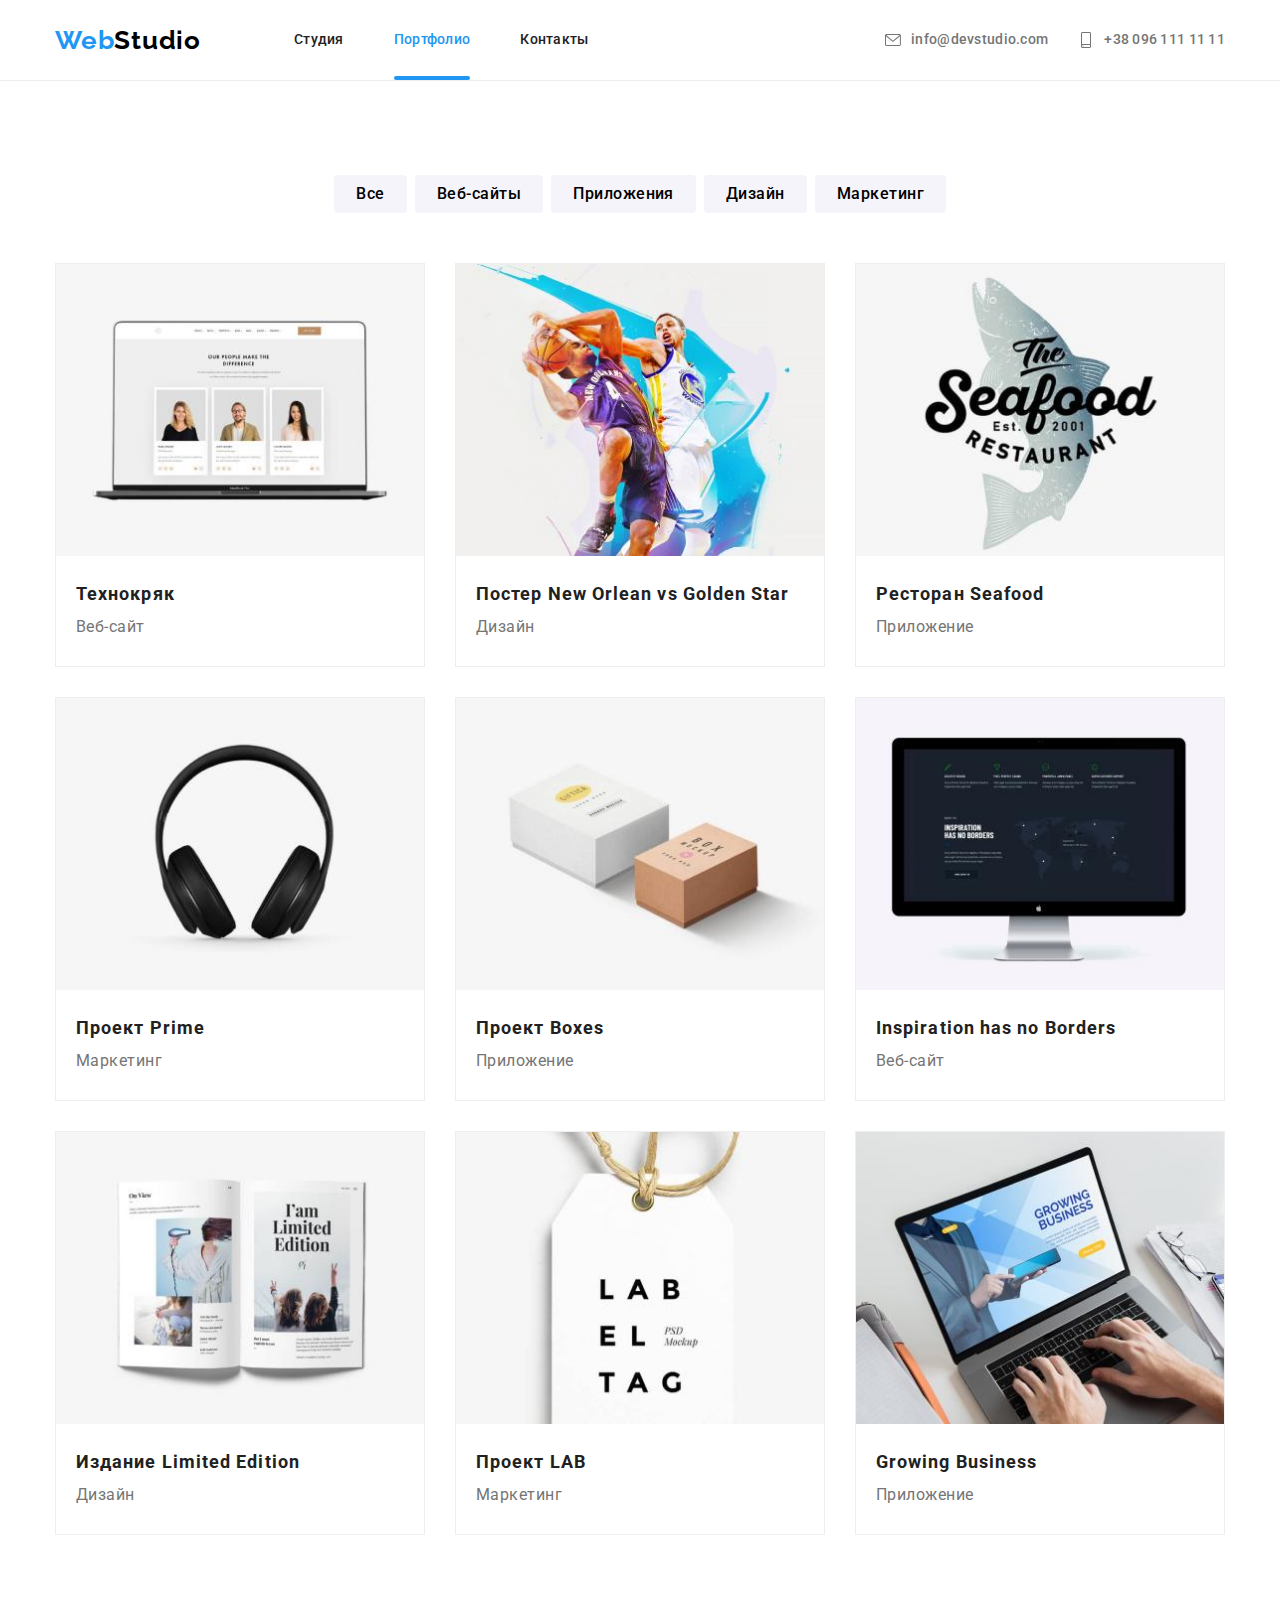
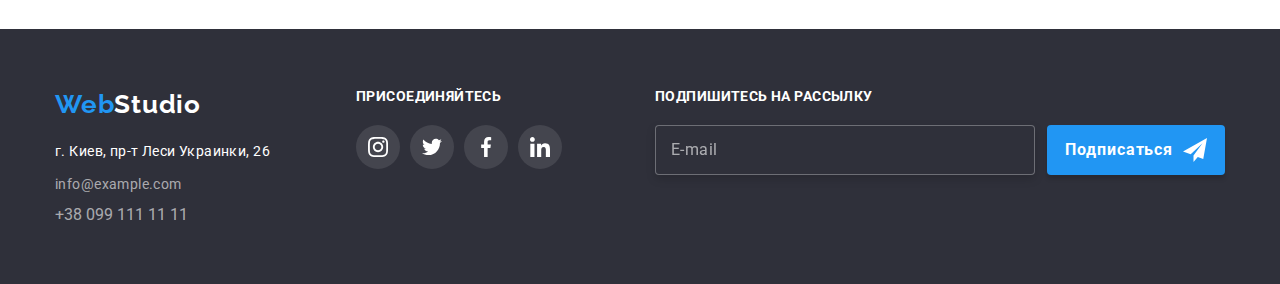
==== commit 7fb84162: "update" ====
--- a/portfolio.html
+++ b/portfolio.html
@@ -56,235 +56,229 @@
       </div>
     </header>
     <main>
-      <section class="section">
-        <div class="container">
-          <h1 class="visually-hidden">Портфолио</h1>
-          <!--button-->
-          <ul class="button-list">
-            <li class="button-item">
-              <button class="button-portfolio btn" type="button">Все</button>
-            </li>
-            <li class="button-item">
-              <button class="button-portfolio btn" type="button">
-                Веб-сайты
-              </button>
-            </li>
-            <li class="button-item">
-              <button class="button-portfolio btn" type="button">
-                Приложения
-              </button>
-            </li>
-            <li class="button-item">
-              <button class="button-portfolio btn" type="button">Дизайн</button>
-            </li>
-            <li class="button-item">
-              <button class="button-portfolio btn" type="button">
-                Маркетинг
-              </button>
+      <section class="portfolio">
+        <div class="portfolio__container">
+          <h1 class="portfolio__title">Портфолио</h1>
+          <!--filters-->
+          <ul class="filters">
+            <li class="filters__item">
+              <button class="filters__button" type="button">Все</button>
+            </li>
+            <li class="filters__item">
+              <button class="filters__button" type="button">Веб-сайты</button>
+            </li>
+            <li class="filters__item">
+              <button class="filters__button" type="button">Приложения</button>
+            </li>
+            <li class="filters__item">
+              <button class="filters__button" type="button">Дизайн</button>
+            </li>
+            <li class="filters__item">
+              <button class="filters__button" type="button">Маркетинг</button>
             </li>
           </ul>
           <!--project-->
-          <ul class="project-list">
-            <li class="project-item">
-              <a class="project-links" href="">
-                <div class="project-thump">
+          <ul class="grid">
+            <li class="grid__item">
+              <a class="product" href="">
+                <div class="product__thump">
                   <img
                     src="./images/project1.jpg"
                     alt="project1"
                     width="370"
                     height="294"
                   />
-                  <div class="project-overlay">
-                    Технокряк это современная площадка распространения
-                    коронавируса. Компании используют эту платформу для
-                    цифрового шпионажа и атак на защищённые сервера конкурентов.
-                  </div>
-                </div>
-                <div class="project-articles">
-                  <h2 class="project-title">Технокряк</h2>
-                  <p class="project-text">Веб-сайт</p>
-                </div>
-              </a>
-            </li>
-            <li class="project-item">
-              <a class="project-links" href="">
-                <div class="project-thump">
+                  <div class="product__overlay">
+                    Технокряк это современная площадка распространения
+                    коронавируса. Компании используют эту платформу для
+                    цифрового шпионажа и атак на защищённые сервера конкурентов.
+                  </div>
+                </div>
+                <div class="product__meta">
+                  <h2 class="product__title">Технокряк</h2>
+                  <p class="product__text">Веб-сайт</p>
+                </div>
+              </a>
+            </li>
+            <li class="grid__item">
+              <a class="product" href="">
+                <div class="product__thump">
                   <img
                     src="./images/project2.jpg"
                     alt="project2"
                     width="370"
                     height="294"
                   />
-                  <div class="project-overlay">
-                    Технокряк это современная площадка распространения
-                    коронавируса. Компании используют эту платформу для
-                    цифрового шпионажа и атак на защищённые сервера конкурентов.
-                  </div>
-                </div>
-                <div class="project-articles">
-                  <h2 class="project-title">
+                  <div class="product__overlay">
+                    Технокряк это современная площадка распространения
+                    коронавируса. Компании используют эту платформу для
+                    цифрового шпионажа и атак на защищённые сервера конкурентов.
+                  </div>
+                </div>
+                <div class="product__meta">
+                  <h2 class="product__title">
                     Постер <span lang="en">New Orlean vs Golden Star</span>
                   </h2>
-                  <p class="project-text">Дизайн</p>
-                </div>
-              </a>
-            </li>
-            <li class="project-item">
-              <a class="project-links" href="">
-                <div class="project-thump">
+                  <p class="product__text">Дизайн</p>
+                </div>
+              </a>
+            </li>
+            <li class="grid__item">
+              <a class="product" href="">
+                <div class="product__thump">
                   <img
                     src="./images/project3.jpg"
                     alt="project3"
                     width="370"
                     height="294"
                   />
-                  <div class="project-overlay">
-                    Технокряк это современная площадка распространения
-                    коронавируса. Компании используют эту платформу для
-                    цифрового шпионажа и атак на защищённые сервера конкурентов.
-                  </div>
-                </div>
-                <div class="project-articles">
-                  <h2 class="project-title">
+                  <div class="product__overlay">
+                    Технокряк это современная площадка распространения
+                    коронавируса. Компании используют эту платформу для
+                    цифрового шпионажа и атак на защищённые сервера конкурентов.
+                  </div>
+                </div>
+                <div class="product__meta">
+                  <h2 class="product__title">
                     Ресторан <span lang="en">Seafood</span>
                   </h2>
-                  <p class="project-text">Приложение</p>
-                </div>
-              </a>
-            </li>
-            <li class="project-item">
-              <a class="project-links" href="">
-                <div class="project-thump">
+                  <p class="product__text">Приложение</p>
+                </div>
+              </a>
+            </li>
+            <li class="grid__item">
+              <a class="product" href="">
+                <div class="product__thump">
                   <img
                     src="./images/project4.jpg"
                     alt="project4"
                     width="370"
                     height="294"
                   />
-                  <div class="project-overlay">
-                    Технокряк это современная площадка распространения
-                    коронавируса. Компании используют эту платформу для
-                    цифрового шпионажа и атак на защищённые сервера конкурентов.
-                  </div>
-                </div>
-                <div class="project-articles">
-                  <h2 class="project-title">
+                  <div class="product__overlay">
+                    Технокряк это современная площадка распространения
+                    коронавируса. Компании используют эту платформу для
+                    цифрового шпионажа и атак на защищённые сервера конкурентов.
+                  </div>
+                </div>
+                <div class="product__meta">
+                  <h2 class="product__title">
                     Проект <span lang="en">Prime</span>
                   </h2>
-                  <p class="project-text">Маркетинг</p>
-                </div>
-              </a>
-            </li>
-            <li class="project-item">
-              <a class="project-links" href="">
-                <div class="project-thump">
+                  <p class="product__text">Маркетинг</p>
+                </div>
+              </a>
+            </li>
+            <li class="grid__item">
+              <a class="product" href="">
+                <div class="product__thump">
                   <img
                     src="./images/project5.jpg"
                     alt="project5"
                     width="370"
                     height="294"
                   />
-                  <div class="project-overlay">
-                    Технокряк это современная площадка распространения
-                    коронавируса. Компании используют эту платформу для
-                    цифрового шпионажа и атак на защищённые сервера конкурентов.
-                  </div>
-                </div>
-                <div class="project-articles">
-                  <h2 class="project-title">
+                  <div class="product__overlay">
+                    Технокряк это современная площадка распространения
+                    коронавируса. Компании используют эту платформу для
+                    цифрового шпионажа и атак на защищённые сервера конкурентов.
+                  </div>
+                </div>
+                <div class="product__meta">
+                  <h2 class="product__title">
                     Проект <span lang="en">Boxes</span>
                   </h2>
-                  <p class="project-text">Приложение</p>
-                </div>
-              </a>
-            </li>
-            <li class="project-item">
-              <a class="project-links" href="">
-                <div class="project-thump">
+                  <p class="product__text">Приложение</p>
+                </div>
+              </a>
+            </li>
+            <li class="grid__item">
+              <a class="product" href="">
+                <div class="product__thump">
                   <img
                     src="./images/project6.jpg"
                     alt="project6"
                     width="370"
                     height="294"
                   />
-                  <div class="project-overlay">
-                    Технокряк это современная площадка распространения
-                    коронавируса. Компании используют эту платформу для
-                    цифрового шпионажа и атак на защищённые сервера конкурентов.
-                  </div>
-                </div>
-                <div class="project-articles">
-                  <h2 class="project-title" lang="en">
+                  <div class="product__overlay">
+                    Технокряк это современная площадка распространения
+                    коронавируса. Компании используют эту платформу для
+                    цифрового шпионажа и атак на защищённые сервера конкурентов.
+                  </div>
+                </div>
+                <div class="product__meta">
+                  <h2 class="product__title" lang="en">
                     Inspiration has no Borders
                   </h2>
-                  <p class="project-text">Веб-сайт</p>
-                </div>
-              </a>
-            </li>
-            <li class="project-item">
-              <a class="project-links" href="">
-                <div class="project-thump">
+                  <p class="product__text">Веб-сайт</p>
+                </div>
+              </a>
+            </li>
+            <li class="grid__item">
+              <a class="product" href="">
+                <div class="product__thump">
                   <img
                     src="./images/project7.jpg"
                     alt="project7"
                     width="370"
                     height="294"
                   />
-                  <div class="project-overlay">
-                    Технокряк это современная площадка распространения
-                    коронавируса. Компании используют эту платформу для
-                    цифрового шпионажа и атак на защищённые сервера конкурентов.
-                  </div>
-                </div>
-                <div class="project-articles">
-                  <h2 class="project-title">
+                  <div class="product__overlay">
+                    Технокряк это современная площадка распространения
+                    коронавируса. Компании используют эту платформу для
+                    цифрового шпионажа и атак на защищённые сервера конкурентов.
+                  </div>
+                </div>
+                <div class="product__meta">
+                  <h2 class="product__title">
                     Издание <span lang="en">Limited Edition</span>
                   </h2>
-                  <p class="project-text">Дизайн</p>
-                </div>
-              </a>
-            </li>
-            <li class="project-item">
-              <a class="project-links" href="">
-                <div class="project-thump">
+                  <p class="product__text">Дизайн</p>
+                </div>
+              </a>
+            </li>
+            <li class="grid__item">
+              <a class="product" href="">
+                <div class="product__thump">
                   <img
                     src="./images/project8.jpg"
                     alt="project8"
                     width="370"
                     height="294"
                   />
-                  <div class="project-overlay">
-                    Технокряк это современная площадка распространения
-                    коронавируса. Компании используют эту платформу для
-                    цифрового шпионажа и атак на защищённые сервера конкурентов.
-                  </div>
-                </div>
-                <div class="project-articles">
-                  <h2 class="project-title">
+                  <div class="product__overlay">
+                    Технокряк это современная площадка распространения
+                    коронавируса. Компании используют эту платформу для
+                    цифрового шпионажа и атак на защищённые сервера конкурентов.
+                  </div>
+                </div>
+                <div class="product__meta">
+                  <h2 class="product__title">
                     Проект <span lang="en">LAB</span>
                   </h2>
-                  <p class="project-text">Маркетинг</p>
-                </div>
-              </a>
-            </li>
-            <li class="project-item">
-              <a class="project-links" href="">
-                <div class="project-thump">
+                  <p class="product__text">Маркетинг</p>
+                </div>
+              </a>
+            </li>
+            <li class="grid__item">
+              <a class="product" href="">
+                <div class="product__thump">
                   <img
                     src="./images/project9.jpg"
                     alt="project9"
                     width="370"
                     height="294"
                   />
-                  <div class="project-overlay">
-                    Технокряк это современная площадка распространения
-                    коронавируса. Компании используют эту платформу для
-                    цифрового шпионажа и атак на защищённые сервера конкурентов.
-                  </div>
-                </div>
-                <div class="project-articles">
-                  <h2 class="project-title" lang="en">Growing Business</h2>
-                  <p class="project-text">Приложение</p>
+                  <div class="product__overlay">
+                    Технокряк это современная площадка распространения
+                    коронавируса. Компании используют эту платформу для
+                    цифрового шпионажа и атак на защищённые сервера конкурентов.
+                  </div>
+                </div>
+                <div class="product__meta">
+                  <h2 class="product__title" lang="en">Growing Business</h2>
+                  <p class="product__text">Приложение</p>
                 </div>
               </a>
             </li>
--- a/css/main.min.css
+++ b/css/main.min.css
@@ -0,0 +1,2 @@
+/*! modern-normalize v1.1.0 | MIT License | https://github.com/sindresorhus/modern-normalize */*,::before,::after{box-sizing:border-box}html{line-height:1.15;-webkit-text-size-adjust:100%;-moz-tab-size:4;tab-size:4}body{margin:0;font-family:system-ui,-apple-system,"Segoe UI",Roboto,Helvetica,Arial,sans-serif,"Apple Color Emoji","Segoe UI Emoji"}hr{height:0;color:inherit}abbr[title]{text-decoration:underline dotted}b,strong{font-weight:bolder}code,kbd,samp,pre{font-family:ui-monospace, SFMono-Regular, Consolas, 'Liberation Mono', Menlo, monospace;font-size:1em}small{font-size:80%}sub,sup{font-size:75%;line-height:0;position:relative;vertical-align:baseline}sub{bottom:-0.25em}sup{top:-0.5em}table{text-indent:0;border-color:inherit}button,input,optgroup,select,textarea{font-family:inherit;font-size:100%;line-height:1.15;margin:0}button,select{text-transform:none}button,[type='button'],[type='reset'],[type='submit']{-webkit-appearance:button}::-moz-focus-inner{border-style:none;padding:0}:-moz-focusring{outline:1px dotted ButtonText}:-moz-ui-invalid{box-shadow:none}legend{padding:0}progress{vertical-align:baseline}::-webkit-inner-spin-button,::-webkit-outer-spin-button{height:auto}[type='search']{-webkit-appearance:textfield;outline-offset:-2px}::-webkit-search-decoration{-webkit-appearance:none}::-webkit-file-upload-button{-webkit-appearance:button;font:inherit}summary{display:list-item}p,h1,h2,h3,h4,h5,h6{margin:0}ul{list-style:none;margin:0;padding:0}button{cursor:pointer}a{text-decoration:none;color:inherit;cursor:pointer}img{display:block;height:auto;max-width:100%}body{font-family:"Roboto",sans-serif;color:#212121;background-color:#fff}address{font-style:inherit}textarea{resize:none}.description,.works,.team,.clients,.portfolio{padding-top:94px;padding-bottom:94px}.header__container,.hero__container,.description__container,.works__container,.team__container,.clients__container,.portfolio__container,.footer__container{width:1200px;padding:0 15px;margin:0 auto}.description__title,.portfolio__title{position:absolute;width:1px;height:1px;margin:-1px;border:0;padding:0;white-space:nowrap;clip-path:inset(100%);clip:rect(0 0 0 0);overflow:hidden}.logo{display:block;font-family:Raleway;font-weight:700;font-size:26px;line-height:1.19;letter-spacing:0.03em}.logo__color{color:#2196f3}.header__logo{margin-right:93px;color:#000}.footer__logo{margin-bottom:20px;color:#fff}.header{border-bottom:1px solid #ececec}.header__container{display:flex;align-items:center}.nav{display:flex;align-items:center}.nav__list{display:flex}.nav__item:not(:last-child){position:relative;margin-right:50px}.nav__link{display:block;padding:32px 0;font-weight:500;font-size:14px;line-height:1.14;letter-spacing:0.02em;transition:color 250ms cubic-bezier(0.4, 0, 0.2, 1)}.nav__link:hover,.nav__link:focus{color:#2196f3}.nav__current{color:#2196f3}.nav__current::after{content:'';position:absolute;bottom:0;display:block;width:100%;height:4px;border-radius:2px;background:#2196f3}.contacts{display:flex;margin-left:auto}.contacts__item:not(:last-child){margin-right:30px}.contacts__link{display:flex;align-items:center;font-weight:500;font-size:14px;line-height:1.14;letter-spacing:0.02em;color:#757575;transition:color 250ms cubic-bezier(0.4, 0, 0.2, 1)}.contacts__link:hover,.contacts__link:focus{color:#2196f3}.contacts__link:hover .contacts__icon,.contacts__link:focus .contacts__icon{fill:#2196f3}.contacts__icon{margin-right:10px;width:16px;height:16px;fill:#757575;transition:fill 250ms cubic-bezier(0.4, 0, 0.2, 1)}.contacts__icon:hover,.contacts__icon:focus{fill:#2196f3}.hero{max-width:1600px;margin-left:auto;margin-right:auto;padding:200px 0;background-image:linear-gradient(rgba(47,48,58,0.4), rgba(47,48,58,0.4)),url("../images/hero-img.jpg");background-color:#c4c4c4;background-repeat:no-repeat;background-position:center;background-size:cover}.hero__container{display:flex;flex-direction:column;align-items:center}.hero__title{color:#fff;font-weight:900;font-size:44px;line-height:1.36;text-align:center;letter-spacing:0.06em;text-transform:uppercase;min-width:600px;margin-bottom:30px}.backdrop{position:fixed;top:0;left:0;width:100%;height:100%;background-color:rgba(0,0,0,0.2);opacity:1;transition:opacity 250ms cubic-bezier(0.4, 0, 0.2, 1)}.backdrop.is-hidden{opacity:0;pointer-events:none}.backdrop.is-hidden .modal{transform:translate(-50%, -50%) scale(0)}.modal{padding:40px;position:absolute;min-width:528px;min-height:581px;top:50%;left:50%;transform:translate(-50%, -50%) scale(1);background-color:#fff;box-shadow:0px 1px 3px rgba(0,0,0,0.12),0px 1px 1px rgba(0,0,0,0.14),0px 2px 1px rgba(0,0,0,0.2);border-radius:4px;transition:transform 250ms cubic-bezier(0.4, 0, 0.2, 1)}.modal__title{margin-bottom:12px;font-weight:700;font-size:20px;line-height:1.15;text-align:center;letter-spacing:0.03em;color:#212121}.modal__button{position:absolute;top:8px;right:8px;width:30px;height:30px;background-color:#fff;border:1px solid rgba(0,0,0,0.1);border-radius:50%}.modal__button:hover .modal__close,.modal__button:focus .modal__close{fill:#2196f3}.modal__close{position:absolute;top:50%;left:50%;transform:translate(-50%, -50%);width:18px;height:18px;transition:fill 250ms cubic-bezier(0.4, 0, 0.2, 1)}.modal__form{width:448px}.modal__list{margin-bottom:30px}.modal__item:not(:last-child){margin-bottom:10px}.modal__item:nth-child(4){margin-bottom:20px}.modal__field{position:relative;display:block;width:100%;font-weight:normal;font-size:12px;line-height:1.17;letter-spacing:0.01em}.modal__label{display:block;margin-bottom:4px;font-weight:normal;font-size:12px;line-height:1.17;letter-spacing:0.01em;color:#757575}.modal__input{padding:12px 42px;outline:none;width:100%;height:40px;border:1px solid rgba(33,33,33,0.2);border-radius:4px;transition:border-color 250ms cubic-bezier(0.4, 0, 0.2, 1)}.modal__input:focus{border-color:#2196f3}.modal__input:focus+.modal__icon{fill:#2196f3}.modal__icon{position:absolute;top:50%;left:12px;width:18px;height:18px;transition:fill 250ms cubic-bezier(0.4, 0, 0.2, 1)}.modal__textarea{display:block;outline:none;padding:12px 16px;width:100%;height:120px;resize:none;border:1px solid rgba(33,33,33,0.2);box-sizing:border-box;border-radius:4px;transition:border-color 250ms cubic-bezier(0.4, 0, 0.2, 1)}.modal__textarea:focus{border-color:#2196f3}.modal__textarea::placeholder{font-weight:normal;font-size:14px;line-height:1.14;letter-spacing:0.01em;color:rgba(117,117,117,0.5)}.modal__btn{display:flex;justify-content:center}.modal-checkbox{display:flex;justify-content:center;align-items:center;width:100%;height:24px;font-weight:normal;font-size:14px;line-height:1.71;letter-spacing:0.03em;color:#757575}.modal-checkbox__input{position:absolute;width:1px;height:1px;margin:-1px;border:0;padding:0;white-space:nowrap;clip-path:inset(100%);clip:rect(0 0 0 0);overflow:hidden}.modal-checkbox__icon{display:inline-block;margin-right:7px;width:16px;height:15px;border:2px solid #212121;border-radius:4px;transition:background-color 250ms cubic-bezier(0.4, 0, 0.2, 1),background-image 250ms cubic-bezier(0.4, 0, 0.2, 1),border-color 250ms cubic-bezier(0.4, 0, 0.2, 1)}.modal-checkbox__input:checked+.modal-checkbox__icon{background-color:#2196f3;background-image:url(../images/icon-check.svg);background-size:contain;background-origin:border-box;border-color:#2196f3}.modal-checkbox__text{margin-right:7px}.modal-checkbox__link{color:#2196f3;text-decoration:underline}.description__list{display:flex}.description__item:not(:last-child){width:270px;margin-right:30px}.description-icon{display:flex;justify-content:center;align-items:center;min-width:270px;min-height:120px;margin-bottom:30px;background-color:#f5f4fa}.description-icon__icon{width:70px;height:70px}.description-articles__title{font-weight:700;font-size:14px;line-height:1.14;letter-spacing:0.03em;text-transform:uppercase;margin-bottom:10px}.description-articles__text{font-size:14px;line-height:1.71;letter-spacing:0.03em;color:#757575}.works{padding-top:0}.works__title{font-weight:700;font-size:36px;line-height:1.17;text-align:center;letter-spacing:0.03em;min-width:376px;margin-bottom:50px}.works__list{display:flex}.works__item:not(:last-child){margin-right:30px}.works-thump{position:relative}.works-thump .works-thump__text{position:absolute;display:flex;justify-content:center;align-items:center;font-weight:700;font-size:14px;line-height:1.14;letter-spacing:0.03em;text-transform:uppercase;color:#fff;width:100%;height:70px;left:0;bottom:0;background:rgba(47,48,58,0.8)}.team{background-color:#f5f4fa}.team__title{font-weight:700;font-size:36px;line-height:1.17;text-align:center;letter-spacing:0.03em;min-width:264px;margin-bottom:50px}.team__list{display:flex;flex-wrap:wrap;justify-content:space-around}.team__item{border-radius:0px 0px 4px 4px;background-color:#fff;box-shadow:0px 1px 3px rgba(0,0,0,0.12),0px 1px 1px rgba(0,0,0,0.14),0px 2px 1px rgba(0,0,0,0.2)}.team__item:not(:last-child){margin-right:30px}.team-articles{padding:30px 0}.team-articles__title{font-weight:500;font-size:16px;line-height:1.19;text-align:center;letter-spacing:0.03em;margin-bottom:10px}.team-articles__text{margin-bottom:16px;font-size:16px;line-height:1.19;text-align:center;letter-spacing:0.03em;color:#757575}.social-list{display:flex;justify-content:center;align-items:center;min-width:206px;min-height:44px}.social-list__item:not(:last-child){margin-right:10px}.social-list__link{display:flex;justify-content:center;align-items:center;padding:0;min-width:44px;min-height:44px;border-radius:50%;transition:background-color 250ms cubic-bezier(0.4, 0, 0.2, 1)}.social-list__icon{width:20px;height:20px;fill:#afb1b8;transition:fill 250ms cubic-bezier(0.4, 0, 0.2, 1)}.social-list__link:hover,.social-list__link:focus{background-color:#2196f3}.social-list__link:hover .social-list__icon,.social-list__link:focus .social-list__icon{fill:#ffffff}.clients__title{font-weight:bold;font-size:36px;line-height:1.17;text-align:center;letter-spacing:0.03em;margin-bottom:50px}.clients__list{display:flex;justify-content:space-around}.clients__item{width:170px;height:92px}.clients__item:not(:last-child){margin-right:30px}.clients__link{display:block;display:flex;justify-content:center;align-items:center;width:100%;height:100%;border:1px solid #afb1b8;border-radius:4px;transition:border-color 250ms cubic-bezier(0.4, 0, 0.2, 1)}.clients__link:hover,.clients__link:focus{border-color:#2196f3}.clients__link:hover .clients__icon,.clients__link:focus .clients__icon{fill:#2196f3}.clients__icon{width:106px;height:60px;fill:#afb1b8;transition:fill 250ms cubic-bezier(0.4, 0, 0.2, 1)}.filters{display:flex;justify-content:center;margin-bottom:50px}.filters__item:not(:last-child){margin-right:8px}.filters__button{border:tan;font-weight:500;font-size:16px;line-height:1.62;text-align:center;letter-spacing:0.03em;background-color:#f5f4fa;padding:6px 22px;min-width:73px;border-radius:4px;transition:color 250ms cubic-bezier(0.4, 0, 0.2, 1),background-color 250ms cubic-bezier(0.4, 0, 0.2, 1),box-shadow 250ms cubic-bezier(0.4, 0, 0.2, 1)}.filters__button:hover,.filters__button:focus,.filters__button:active{color:#fff;background-color:#2196f3;box-shadow:0px 3px 1px rgba(0,0,0,0.1),0px 1px 2px rgba(0,0,0,0.08),0px 2px 2px rgba(0,0,0,0.12)}.grid{display:flex;flex-wrap:wrap;justify-content:space-between}.grid__item{width:370px;height:404px}.grid__item:nth-child(-n+6){margin-bottom:30px}.product{display:block;width:100%;height:100%;border:1px solid #eeeeee;transition:box-shadow 250ms cubic-bezier(0.4, 0, 0.2, 1)}.product__thump{position:relative;width:100%;overflow:hidden}.product__overlay{position:absolute;bottom:0;padding:63px 24px;width:100%;height:100%;font-size:18px;line-height:1.56;letter-spacing:0.03em;color:#fff;background:rgba(33,150,243,0.9);transform:translateY(294px);transition:transform 250ms cubic-bezier(0.4, 0, 0.2, 1)}.product__meta{padding:20px}.product__title{font-weight:700;font-size:18px;line-height:2;letter-spacing:0.06em}.product__text{font-size:16px;line-height:1.88;letter-spacing:0.03em;color:#757575}.product:hover,.product:focus{box-shadow:0px 1px 1px rgba(0,0,0,0.12),0px 4px 4px rgba(0,0,0,0.06),1px 4px 6px rgba(0,0,0,0.16)}.product:hover .product__overlay,.product:focus .product__overlay{transform:translateY(0)}.footer{padding:60px 0;background-color:#2f303a}.footer__container{display:flex}.footer-contacts{display:block;margin-right:70px;min-width:231px;min-height:81px}.footer-contacts__item:not(:last-child){margin-bottom:9px;font-size:14px;line-height:1.71;letter-spacing:0.03em}.footer-contacts__link{color:rgba(255,255,255,0.6);transition:color 250ms cubic-bezier(0.4, 0, 0.2, 1)}.footer-contacts__link:hover,.footer-contacts__link:focus{color:#2196f3}.footer-contacts__link--white{color:#fff}.social{margin-right:93px;min-width:206px;min-height:80px}.social__title{font-weight:bold;font-size:14px;line-height:1.14;letter-spacing:0.03em;text-transform:uppercase;color:#fff;margin-bottom:20px;padding-top:0px;justify-content:center;align-items:center}.social__list{display:flex;justify-content:center}.social__item:not(:last-child){margin-right:10px}.social__link{display:flex;padding:0;width:44px;height:44px;background-color:rgba(255,255,255,0.1);border-radius:50%;justify-content:center;align-items:center;transition:background-color 250ms cubic-bezier(0.4, 0, 0.2, 1)}.social__link:hover,.social__link:focus{background-color:#2196f3}.social__icon{width:20px;height:20px;fill:#ffffff}.footer-form{display:inline-flex;align-items:flex-end;width:570px;height:86px}.footer-form__label{display:inline-block;margin-right:12px;font-weight:700;font-size:14px;line-height:1.14;letter-spacing:0.03em;text-transform:uppercase;color:#fff}.footer-form__input{margin-top:20px;display:inline-block;padding:15px;width:100%;height:50px;background-color:#2f303a;border:1px solid rgba(255,255,255,0.3);border-radius:4px;filter:drop-shadow(0px 4px 4px rgba(0,0,0,0.15));color:#fff}.footer-form__input::placeholder{font-weight:normal;font-size:16px;line-height:1.25;letter-spacing:0.03em;color:rgba(255,255,255,0.6)}.button{display:inline-flex;justify-content:center;align-items:center;width:200px;height:50px;font-weight:700;font-size:16px;line-height:1.87;letter-spacing:0.06em;color:#fff;background-color:#2196f3;box-shadow:0px 4px 4px rgba(0,0,0,0.15);border:tan;border-radius:4px;transition:background-color 250ms cubic-bezier(0.4, 0, 0.2, 1),box-shadow 250ms cubic-bezier(0.4, 0, 0.2, 1)}.button__icon{margin-left:10px;width:24px;height:24px;fill:#ffffff}.button:active{background-color:#188ce8;box-shadow:0px 3px 1px rgba(0,0,0,0.1),0px 1px 2px rgba(0,0,0,0.08),0px 2px 2px rgba(0,0,0,0.12)}
+/*# sourceMappingURL=main.min.css.map */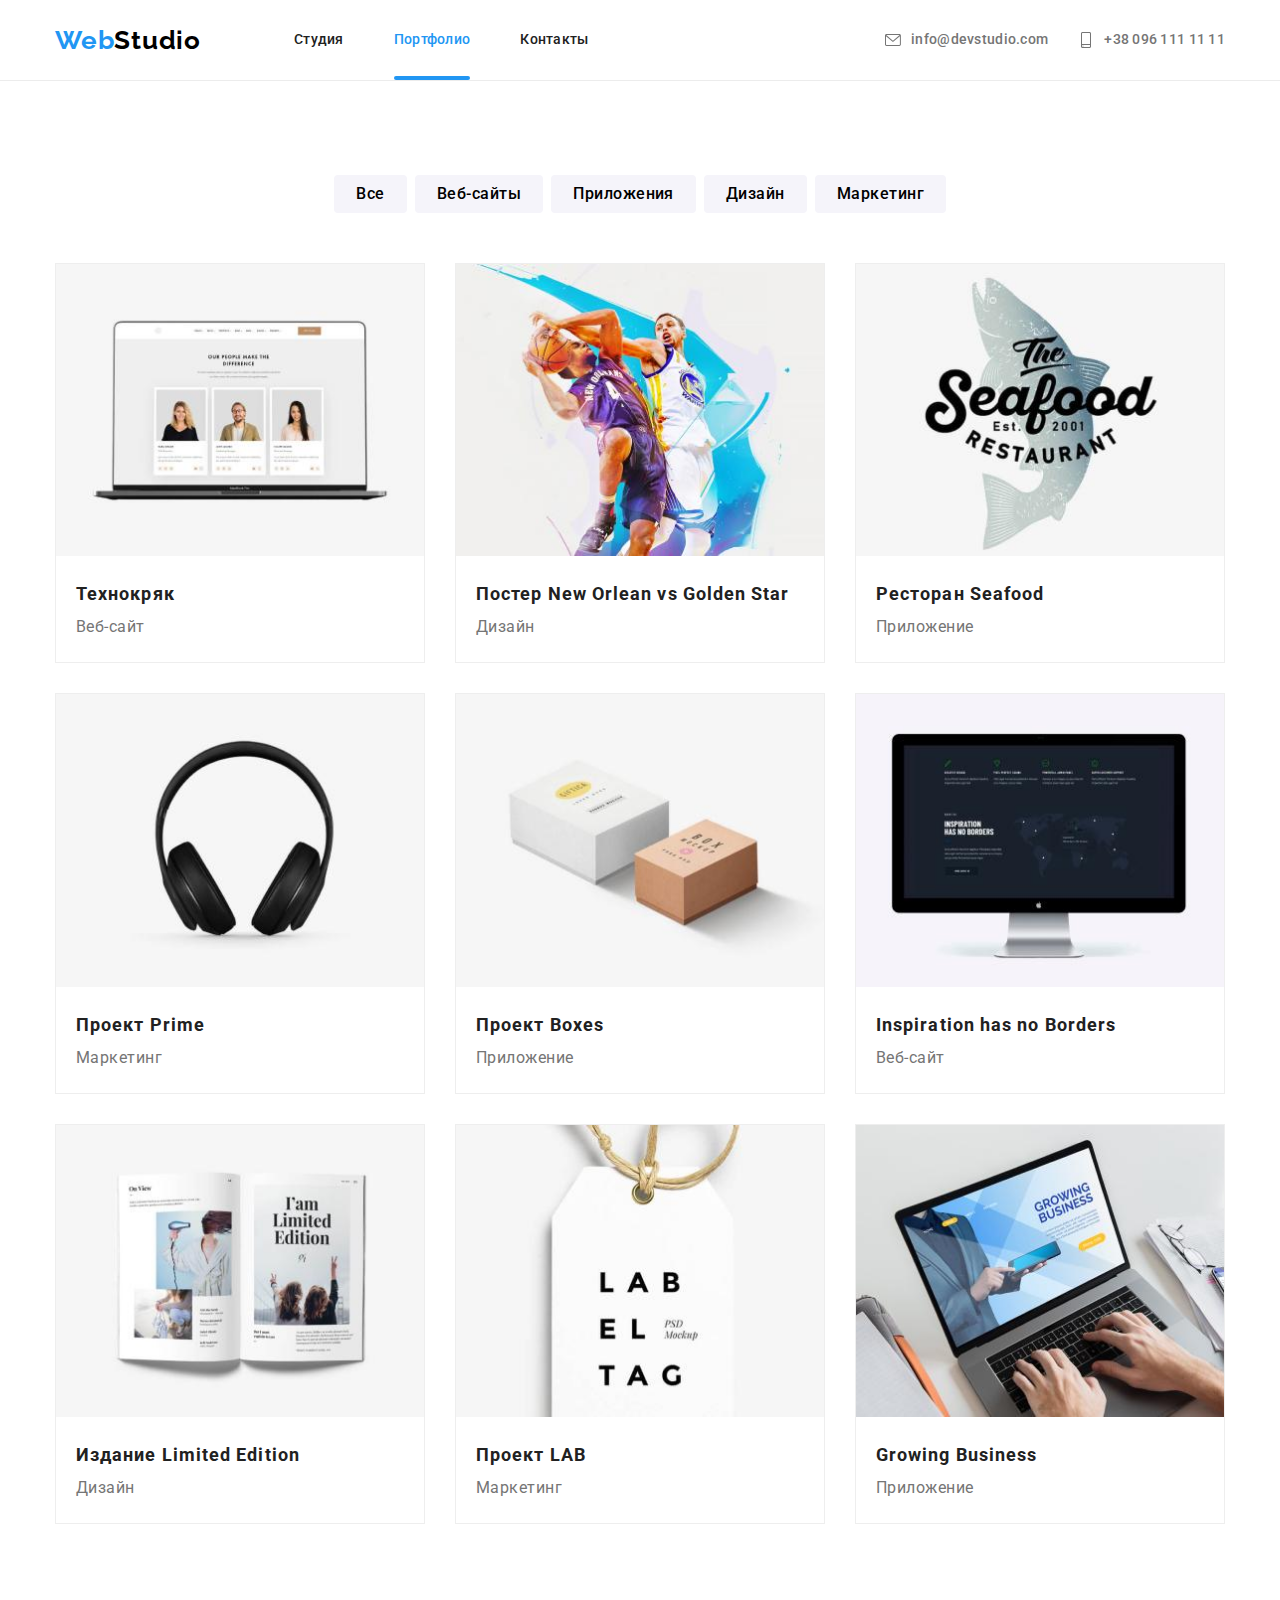
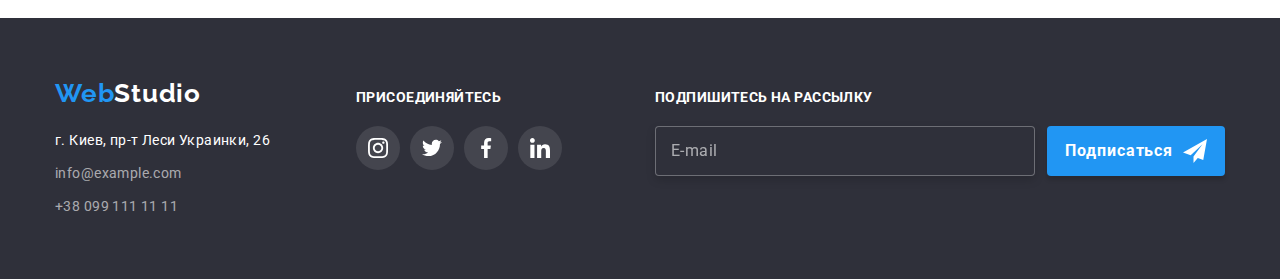
==== commit 26939f49: "fix" ====
--- a/portfolio.html
+++ b/portfolio.html
@@ -16,7 +16,7 @@
   <body>
     <!--header-->
     <header class="header">
-      <div class="header__container">
+      <div class="container header__container">
         <nav class="nav">
           <a class="logo header__logo" href="./index.html"
             ><span class="logo__color">Web</span>Studio</a
@@ -26,7 +26,7 @@
               <a class="nav__link" href="./index.html">Студия</a>
             </li>
             <li class="nav__item">
-              <a class="nav__link nav__current" href="./portfolio.html"
+              <a class="nav__link nav__link--current" href="./portfolio.html"
                 >Портфолио</a
               >
             </li>
@@ -56,9 +56,9 @@
       </div>
     </header>
     <main>
-      <section class="portfolio">
-        <div class="portfolio__container">
-          <h1 class="portfolio__title">Портфолио</h1>
+      <section class="section">
+        <div class="container">
+          <h1 class="section__title visually-hidden">Портфолио</h1>
           <!--filters-->
           <ul class="filters">
             <li class="filters__item">
@@ -288,7 +288,7 @@
     </main>
     <!--footer-->
     <footer class="footer">
-      <div class="footer__container">
+      <div class="container footer__container">
         <div class="footer-contacts">
           <a class="logo footer__logo" href="./index.html"
             ><span class="logo__color">Web</span>Studio</a
--- a/css/main.min.css
+++ b/css/main.min.css
@@ -1,2 +1,2 @@
-/*! modern-normalize v1.1.0 | MIT License | https://github.com/sindresorhus/modern-normalize */*,::before,::after{box-sizing:border-box}html{line-height:1.15;-webkit-text-size-adjust:100%;-moz-tab-size:4;tab-size:4}body{margin:0;font-family:system-ui,-apple-system,"Segoe UI",Roboto,Helvetica,Arial,sans-serif,"Apple Color Emoji","Segoe UI Emoji"}hr{height:0;color:inherit}abbr[title]{text-decoration:underline dotted}b,strong{font-weight:bolder}code,kbd,samp,pre{font-family:ui-monospace, SFMono-Regular, Consolas, 'Liberation Mono', Menlo, monospace;font-size:1em}small{font-size:80%}sub,sup{font-size:75%;line-height:0;position:relative;vertical-align:baseline}sub{bottom:-0.25em}sup{top:-0.5em}table{text-indent:0;border-color:inherit}button,input,optgroup,select,textarea{font-family:inherit;font-size:100%;line-height:1.15;margin:0}button,select{text-transform:none}button,[type='button'],[type='reset'],[type='submit']{-webkit-appearance:button}::-moz-focus-inner{border-style:none;padding:0}:-moz-focusring{outline:1px dotted ButtonText}:-moz-ui-invalid{box-shadow:none}legend{padding:0}progress{vertical-align:baseline}::-webkit-inner-spin-button,::-webkit-outer-spin-button{height:auto}[type='search']{-webkit-appearance:textfield;outline-offset:-2px}::-webkit-search-decoration{-webkit-appearance:none}::-webkit-file-upload-button{-webkit-appearance:button;font:inherit}summary{display:list-item}p,h1,h2,h3,h4,h5,h6{margin:0}ul{list-style:none;margin:0;padding:0}button{cursor:pointer}a{text-decoration:none;color:inherit;cursor:pointer}img{display:block;height:auto;max-width:100%}body{font-family:"Roboto",sans-serif;color:#212121;background-color:#fff}address{font-style:inherit}textarea{resize:none}.description,.works,.team,.clients,.portfolio{padding-top:94px;padding-bottom:94px}.header__container,.hero__container,.description__container,.works__container,.team__container,.clients__container,.portfolio__container,.footer__container{width:1200px;padding:0 15px;margin:0 auto}.description__title,.portfolio__title{position:absolute;width:1px;height:1px;margin:-1px;border:0;padding:0;white-space:nowrap;clip-path:inset(100%);clip:rect(0 0 0 0);overflow:hidden}.logo{display:block;font-family:Raleway;font-weight:700;font-size:26px;line-height:1.19;letter-spacing:0.03em}.logo__color{color:#2196f3}.header__logo{margin-right:93px;color:#000}.footer__logo{margin-bottom:20px;color:#fff}.header{border-bottom:1px solid #ececec}.header__container{display:flex;align-items:center}.nav{display:flex;align-items:center}.nav__list{display:flex}.nav__item:not(:last-child){position:relative;margin-right:50px}.nav__link{display:block;padding:32px 0;font-weight:500;font-size:14px;line-height:1.14;letter-spacing:0.02em;transition:color 250ms cubic-bezier(0.4, 0, 0.2, 1)}.nav__link:hover,.nav__link:focus{color:#2196f3}.nav__current{color:#2196f3}.nav__current::after{content:'';position:absolute;bottom:0;display:block;width:100%;height:4px;border-radius:2px;background:#2196f3}.contacts{display:flex;margin-left:auto}.contacts__item:not(:last-child){margin-right:30px}.contacts__link{display:flex;align-items:center;font-weight:500;font-size:14px;line-height:1.14;letter-spacing:0.02em;color:#757575;transition:color 250ms cubic-bezier(0.4, 0, 0.2, 1)}.contacts__link:hover,.contacts__link:focus{color:#2196f3}.contacts__link:hover .contacts__icon,.contacts__link:focus .contacts__icon{fill:#2196f3}.contacts__icon{margin-right:10px;width:16px;height:16px;fill:#757575;transition:fill 250ms cubic-bezier(0.4, 0, 0.2, 1)}.contacts__icon:hover,.contacts__icon:focus{fill:#2196f3}.hero{max-width:1600px;margin-left:auto;margin-right:auto;padding:200px 0;background-image:linear-gradient(rgba(47,48,58,0.4), rgba(47,48,58,0.4)),url("../images/hero-img.jpg");background-color:#c4c4c4;background-repeat:no-repeat;background-position:center;background-size:cover}.hero__container{display:flex;flex-direction:column;align-items:center}.hero__title{color:#fff;font-weight:900;font-size:44px;line-height:1.36;text-align:center;letter-spacing:0.06em;text-transform:uppercase;min-width:600px;margin-bottom:30px}.backdrop{position:fixed;top:0;left:0;width:100%;height:100%;background-color:rgba(0,0,0,0.2);opacity:1;transition:opacity 250ms cubic-bezier(0.4, 0, 0.2, 1)}.backdrop.is-hidden{opacity:0;pointer-events:none}.backdrop.is-hidden .modal{transform:translate(-50%, -50%) scale(0)}.modal{padding:40px;position:absolute;min-width:528px;min-height:581px;top:50%;left:50%;transform:translate(-50%, -50%) scale(1);background-color:#fff;box-shadow:0px 1px 3px rgba(0,0,0,0.12),0px 1px 1px rgba(0,0,0,0.14),0px 2px 1px rgba(0,0,0,0.2);border-radius:4px;transition:transform 250ms cubic-bezier(0.4, 0, 0.2, 1)}.modal__title{margin-bottom:12px;font-weight:700;font-size:20px;line-height:1.15;text-align:center;letter-spacing:0.03em;color:#212121}.modal__button{position:absolute;top:8px;right:8px;width:30px;height:30px;background-color:#fff;border:1px solid rgba(0,0,0,0.1);border-radius:50%}.modal__button:hover .modal__close,.modal__button:focus .modal__close{fill:#2196f3}.modal__close{position:absolute;top:50%;left:50%;transform:translate(-50%, -50%);width:18px;height:18px;transition:fill 250ms cubic-bezier(0.4, 0, 0.2, 1)}.modal__form{width:448px}.modal__list{margin-bottom:30px}.modal__item:not(:last-child){margin-bottom:10px}.modal__item:nth-child(4){margin-bottom:20px}.modal__field{position:relative;display:block;width:100%;font-weight:normal;font-size:12px;line-height:1.17;letter-spacing:0.01em}.modal__label{display:block;margin-bottom:4px;font-weight:normal;font-size:12px;line-height:1.17;letter-spacing:0.01em;color:#757575}.modal__input{padding:12px 42px;outline:none;width:100%;height:40px;border:1px solid rgba(33,33,33,0.2);border-radius:4px;transition:border-color 250ms cubic-bezier(0.4, 0, 0.2, 1)}.modal__input:focus{border-color:#2196f3}.modal__input:focus+.modal__icon{fill:#2196f3}.modal__icon{position:absolute;top:50%;left:12px;width:18px;height:18px;transition:fill 250ms cubic-bezier(0.4, 0, 0.2, 1)}.modal__textarea{display:block;outline:none;padding:12px 16px;width:100%;height:120px;resize:none;border:1px solid rgba(33,33,33,0.2);box-sizing:border-box;border-radius:4px;transition:border-color 250ms cubic-bezier(0.4, 0, 0.2, 1)}.modal__textarea:focus{border-color:#2196f3}.modal__textarea::placeholder{font-weight:normal;font-size:14px;line-height:1.14;letter-spacing:0.01em;color:rgba(117,117,117,0.5)}.modal__btn{display:flex;justify-content:center}.modal-checkbox{display:flex;justify-content:center;align-items:center;width:100%;height:24px;font-weight:normal;font-size:14px;line-height:1.71;letter-spacing:0.03em;color:#757575}.modal-checkbox__input{position:absolute;width:1px;height:1px;margin:-1px;border:0;padding:0;white-space:nowrap;clip-path:inset(100%);clip:rect(0 0 0 0);overflow:hidden}.modal-checkbox__icon{display:inline-block;margin-right:7px;width:16px;height:15px;border:2px solid #212121;border-radius:4px;transition:background-color 250ms cubic-bezier(0.4, 0, 0.2, 1),background-image 250ms cubic-bezier(0.4, 0, 0.2, 1),border-color 250ms cubic-bezier(0.4, 0, 0.2, 1)}.modal-checkbox__input:checked+.modal-checkbox__icon{background-color:#2196f3;background-image:url(../images/icon-check.svg);background-size:contain;background-origin:border-box;border-color:#2196f3}.modal-checkbox__text{margin-right:7px}.modal-checkbox__link{color:#2196f3;text-decoration:underline}.description__list{display:flex}.description__item:not(:last-child){width:270px;margin-right:30px}.description-icon{display:flex;justify-content:center;align-items:center;min-width:270px;min-height:120px;margin-bottom:30px;background-color:#f5f4fa}.description-icon__icon{width:70px;height:70px}.description-articles__title{font-weight:700;font-size:14px;line-height:1.14;letter-spacing:0.03em;text-transform:uppercase;margin-bottom:10px}.description-articles__text{font-size:14px;line-height:1.71;letter-spacing:0.03em;color:#757575}.works{padding-top:0}.works__title{font-weight:700;font-size:36px;line-height:1.17;text-align:center;letter-spacing:0.03em;min-width:376px;margin-bottom:50px}.works__list{display:flex}.works__item:not(:last-child){margin-right:30px}.works-thump{position:relative}.works-thump .works-thump__text{position:absolute;display:flex;justify-content:center;align-items:center;font-weight:700;font-size:14px;line-height:1.14;letter-spacing:0.03em;text-transform:uppercase;color:#fff;width:100%;height:70px;left:0;bottom:0;background:rgba(47,48,58,0.8)}.team{background-color:#f5f4fa}.team__title{font-weight:700;font-size:36px;line-height:1.17;text-align:center;letter-spacing:0.03em;min-width:264px;margin-bottom:50px}.team__list{display:flex;flex-wrap:wrap;justify-content:space-around}.team__item{border-radius:0px 0px 4px 4px;background-color:#fff;box-shadow:0px 1px 3px rgba(0,0,0,0.12),0px 1px 1px rgba(0,0,0,0.14),0px 2px 1px rgba(0,0,0,0.2)}.team__item:not(:last-child){margin-right:30px}.team-articles{padding:30px 0}.team-articles__title{font-weight:500;font-size:16px;line-height:1.19;text-align:center;letter-spacing:0.03em;margin-bottom:10px}.team-articles__text{margin-bottom:16px;font-size:16px;line-height:1.19;text-align:center;letter-spacing:0.03em;color:#757575}.social-list{display:flex;justify-content:center;align-items:center;min-width:206px;min-height:44px}.social-list__item:not(:last-child){margin-right:10px}.social-list__link{display:flex;justify-content:center;align-items:center;padding:0;min-width:44px;min-height:44px;border-radius:50%;transition:background-color 250ms cubic-bezier(0.4, 0, 0.2, 1)}.social-list__icon{width:20px;height:20px;fill:#afb1b8;transition:fill 250ms cubic-bezier(0.4, 0, 0.2, 1)}.social-list__link:hover,.social-list__link:focus{background-color:#2196f3}.social-list__link:hover .social-list__icon,.social-list__link:focus .social-list__icon{fill:#ffffff}.clients__title{font-weight:bold;font-size:36px;line-height:1.17;text-align:center;letter-spacing:0.03em;margin-bottom:50px}.clients__list{display:flex;justify-content:space-around}.clients__item{width:170px;height:92px}.clients__item:not(:last-child){margin-right:30px}.clients__link{display:block;display:flex;justify-content:center;align-items:center;width:100%;height:100%;border:1px solid #afb1b8;border-radius:4px;transition:border-color 250ms cubic-bezier(0.4, 0, 0.2, 1)}.clients__link:hover,.clients__link:focus{border-color:#2196f3}.clients__link:hover .clients__icon,.clients__link:focus .clients__icon{fill:#2196f3}.clients__icon{width:106px;height:60px;fill:#afb1b8;transition:fill 250ms cubic-bezier(0.4, 0, 0.2, 1)}.filters{display:flex;justify-content:center;margin-bottom:50px}.filters__item:not(:last-child){margin-right:8px}.filters__button{border:tan;font-weight:500;font-size:16px;line-height:1.62;text-align:center;letter-spacing:0.03em;background-color:#f5f4fa;padding:6px 22px;min-width:73px;border-radius:4px;transition:color 250ms cubic-bezier(0.4, 0, 0.2, 1),background-color 250ms cubic-bezier(0.4, 0, 0.2, 1),box-shadow 250ms cubic-bezier(0.4, 0, 0.2, 1)}.filters__button:hover,.filters__button:focus,.filters__button:active{color:#fff;background-color:#2196f3;box-shadow:0px 3px 1px rgba(0,0,0,0.1),0px 1px 2px rgba(0,0,0,0.08),0px 2px 2px rgba(0,0,0,0.12)}.grid{display:flex;flex-wrap:wrap;justify-content:space-between}.grid__item{width:370px;height:404px}.grid__item:nth-child(-n+6){margin-bottom:30px}.product{display:block;width:100%;height:100%;border:1px solid #eeeeee;transition:box-shadow 250ms cubic-bezier(0.4, 0, 0.2, 1)}.product__thump{position:relative;width:100%;overflow:hidden}.product__overlay{position:absolute;bottom:0;padding:63px 24px;width:100%;height:100%;font-size:18px;line-height:1.56;letter-spacing:0.03em;color:#fff;background:rgba(33,150,243,0.9);transform:translateY(294px);transition:transform 250ms cubic-bezier(0.4, 0, 0.2, 1)}.product__meta{padding:20px}.product__title{font-weight:700;font-size:18px;line-height:2;letter-spacing:0.06em}.product__text{font-size:16px;line-height:1.88;letter-spacing:0.03em;color:#757575}.product:hover,.product:focus{box-shadow:0px 1px 1px rgba(0,0,0,0.12),0px 4px 4px rgba(0,0,0,0.06),1px 4px 6px rgba(0,0,0,0.16)}.product:hover .product__overlay,.product:focus .product__overlay{transform:translateY(0)}.footer{padding:60px 0;background-color:#2f303a}.footer__container{display:flex}.footer-contacts{display:block;margin-right:70px;min-width:231px;min-height:81px}.footer-contacts__item:not(:last-child){margin-bottom:9px;font-size:14px;line-height:1.71;letter-spacing:0.03em}.footer-contacts__link{color:rgba(255,255,255,0.6);transition:color 250ms cubic-bezier(0.4, 0, 0.2, 1)}.footer-contacts__link:hover,.footer-contacts__link:focus{color:#2196f3}.footer-contacts__link--white{color:#fff}.social{margin-right:93px;min-width:206px;min-height:80px}.social__title{font-weight:bold;font-size:14px;line-height:1.14;letter-spacing:0.03em;text-transform:uppercase;color:#fff;margin-bottom:20px;padding-top:0px;justify-content:center;align-items:center}.social__list{display:flex;justify-content:center}.social__item:not(:last-child){margin-right:10px}.social__link{display:flex;padding:0;width:44px;height:44px;background-color:rgba(255,255,255,0.1);border-radius:50%;justify-content:center;align-items:center;transition:background-color 250ms cubic-bezier(0.4, 0, 0.2, 1)}.social__link:hover,.social__link:focus{background-color:#2196f3}.social__icon{width:20px;height:20px;fill:#ffffff}.footer-form{display:inline-flex;align-items:flex-end;width:570px;height:86px}.footer-form__label{display:inline-block;margin-right:12px;font-weight:700;font-size:14px;line-height:1.14;letter-spacing:0.03em;text-transform:uppercase;color:#fff}.footer-form__input{margin-top:20px;display:inline-block;padding:15px;width:100%;height:50px;background-color:#2f303a;border:1px solid rgba(255,255,255,0.3);border-radius:4px;filter:drop-shadow(0px 4px 4px rgba(0,0,0,0.15));color:#fff}.footer-form__input::placeholder{font-weight:normal;font-size:16px;line-height:1.25;letter-spacing:0.03em;color:rgba(255,255,255,0.6)}.button{display:inline-flex;justify-content:center;align-items:center;width:200px;height:50px;font-weight:700;font-size:16px;line-height:1.87;letter-spacing:0.06em;color:#fff;background-color:#2196f3;box-shadow:0px 4px 4px rgba(0,0,0,0.15);border:tan;border-radius:4px;transition:background-color 250ms cubic-bezier(0.4, 0, 0.2, 1),box-shadow 250ms cubic-bezier(0.4, 0, 0.2, 1)}.button__icon{margin-left:10px;width:24px;height:24px;fill:#ffffff}.button:active{background-color:#188ce8;box-shadow:0px 3px 1px rgba(0,0,0,0.1),0px 1px 2px rgba(0,0,0,0.08),0px 2px 2px rgba(0,0,0,0.12)}
+/*! modern-normalize v1.1.0 | MIT License | https://github.com/sindresorhus/modern-normalize */*,::before,::after{box-sizing:border-box}html{line-height:1.15;-webkit-text-size-adjust:100%;-moz-tab-size:4;tab-size:4}body{margin:0;font-family:system-ui,-apple-system,"Segoe UI",Roboto,Helvetica,Arial,sans-serif,"Apple Color Emoji","Segoe UI Emoji"}hr{height:0;color:inherit}abbr[title]{text-decoration:underline dotted}b,strong{font-weight:bolder}code,kbd,samp,pre{font-family:ui-monospace, SFMono-Regular, Consolas, 'Liberation Mono', Menlo, monospace;font-size:1em}small{font-size:80%}sub,sup{font-size:75%;line-height:0;position:relative;vertical-align:baseline}sub{bottom:-0.25em}sup{top:-0.5em}table{text-indent:0;border-color:inherit}button,input,optgroup,select,textarea{font-family:inherit;font-size:100%;line-height:1.15;margin:0}button,select{text-transform:none}button,[type='button'],[type='reset'],[type='submit']{-webkit-appearance:button}::-moz-focus-inner{border-style:none;padding:0}:-moz-focusring{outline:1px dotted ButtonText}:-moz-ui-invalid{box-shadow:none}legend{padding:0}progress{vertical-align:baseline}::-webkit-inner-spin-button,::-webkit-outer-spin-button{height:auto}[type='search']{-webkit-appearance:textfield;outline-offset:-2px}::-webkit-search-decoration{-webkit-appearance:none}::-webkit-file-upload-button{-webkit-appearance:button;font:inherit}summary{display:list-item}p,h1,h2,h3,h4,h5,h6{margin:0}ul{list-style:none;margin:0;padding:0}button{cursor:pointer}a{text-decoration:none;color:inherit;cursor:pointer}img{display:block;height:auto;max-width:100%}body{font-family:"Roboto",sans-serif;color:#212121;background-color:#fff}address{font-style:inherit}textarea{resize:none}.section{padding-top:94px;padding-bottom:94px}.container{width:1200px;padding:0 15px;margin:0 auto}.visually-hidden{position:absolute;width:1px;height:1px;margin:-1px;border:0;padding:0;white-space:nowrap;clip-path:inset(100%);clip:rect(0 0 0 0);overflow:hidden}.logo{display:block;font-family:Raleway;font-weight:700;font-size:26px;line-height:1.19;letter-spacing:0.03em}.logo__color{color:#2196f3}.header__logo{margin-right:93px;color:#000}.footer__logo{margin-bottom:20px;color:#fff}.header{border-bottom:1px solid #ececec}.header__container{display:flex;align-items:center}.nav{display:flex;align-items:center}.nav__list{display:flex}.nav__item{position:relative}.nav__item:not(:last-child){margin-right:50px}.nav__link{display:block;padding:32px 0;font-weight:500;font-size:14px;line-height:1.14;letter-spacing:0.02em;transition:color 250ms cubic-bezier(0.4, 0, 0.2, 1)}.nav__link:hover,.nav__link:focus{color:#2196f3}.nav__link--current{color:#2196f3}.nav__link--current::after{content:'';position:absolute;bottom:0;display:block;width:100%;height:4px;border-radius:2px;background:#2196f3}.contacts{display:flex;margin-left:auto}.contacts__item:not(:last-child){margin-right:30px}.contacts__link{display:flex;align-items:center;font-weight:500;font-size:14px;line-height:1.14;letter-spacing:0.02em;color:#757575;transition:color 250ms cubic-bezier(0.4, 0, 0.2, 1)}.contacts__link:hover,.contacts__link:focus{color:#2196f3}.contacts__icon{margin-right:10px;width:16px;height:16px;fill:#757575;transition:fill 250ms cubic-bezier(0.4, 0, 0.2, 1)}.contacts__icon:hover,.contacts__icon:focus{fill:#2196f3}.contacts__link:hover .contacts__icon,.contacts__link:focus .contacts__icon{fill:#2196f3}.hero{max-width:1600px;margin-left:auto;margin-right:auto;padding:200px 0;background-image:linear-gradient(rgba(47,48,58,0.4), rgba(47,48,58,0.4)),url("../images/hero-img.jpg");background-color:#c4c4c4;background-repeat:no-repeat;background-position:center;background-size:cover}.hero__container{display:flex;flex-direction:column;align-items:center}.hero__title{color:#fff;font-weight:900;font-size:44px;line-height:1.36;text-align:center;letter-spacing:0.06em;text-transform:uppercase;min-width:600px;margin-bottom:30px}.backdrop{position:fixed;top:0;left:0;width:100%;height:100%;background-color:rgba(0,0,0,0.2);opacity:1;transition:opacity 250ms cubic-bezier(0.4, 0, 0.2, 1)}.backdrop.is-hidden{opacity:0;pointer-events:none}.modal{padding:40px;position:absolute;min-width:528px;min-height:581px;top:50%;left:50%;transform:translate(-50%, -50%) scale(1);background-color:#fff;box-shadow:0px 1px 3px rgba(0,0,0,0.12),0px 1px 1px rgba(0,0,0,0.14),0px 2px 1px rgba(0,0,0,0.2);border-radius:4px;transition:transform 250ms cubic-bezier(0.4, 0, 0.2, 1)}.backdrop.is-hidden .modal{transform:translate(-50%, -50%) scale(0)}.modal__title{margin-bottom:12px;font-weight:700;font-size:20px;line-height:1.15;text-align:center;letter-spacing:0.03em;color:#212121}.modal__button{position:absolute;top:8px;right:8px;width:30px;height:30px;background-color:#fff;border:1px solid rgba(0,0,0,0.1);border-radius:50%}.modal__close{position:absolute;top:50%;left:50%;transform:translate(-50%, -50%);width:18px;height:18px;transition:fill 250ms cubic-bezier(0.4, 0, 0.2, 1)}.modal__button:hover .modal__close,.modal__button:focus .modal__close{fill:#2196f3}.modal__form{width:448px}.modal__list{margin-bottom:30px}.modal__item:not(:last-child){margin-bottom:10px}.modal__item:nth-child(4){margin-bottom:20px}.modal__field{position:relative;display:block;width:100%;font-weight:normal;font-size:12px;line-height:1.17;letter-spacing:0.01em}.modal__label{display:block;margin-bottom:4px;font-weight:normal;font-size:12px;line-height:1.17;letter-spacing:0.01em;color:#757575}.modal__input{padding:12px 42px;outline:none;width:100%;height:40px;border:1px solid rgba(33,33,33,0.2);border-radius:4px;transition:border-color 250ms cubic-bezier(0.4, 0, 0.2, 1)}.modal__input:focus{border-color:#2196f3}.modal__icon{position:absolute;top:50%;left:12px;width:18px;height:18px;transition:fill 250ms cubic-bezier(0.4, 0, 0.2, 1)}.modal__input:focus+.modal__icon{fill:#2196f3}.modal__textarea{display:block;outline:none;padding:12px 16px;width:100%;height:120px;resize:none;border:1px solid rgba(33,33,33,0.2);box-sizing:border-box;border-radius:4px;transition:border-color 250ms cubic-bezier(0.4, 0, 0.2, 1)}.modal__textarea:focus{border-color:#2196f3}.modal__textarea::placeholder{font-weight:normal;font-size:14px;line-height:1.14;letter-spacing:0.01em;color:rgba(117,117,117,0.5)}.modal__btn{display:flex;justify-content:center}.modal-checkbox{display:flex;justify-content:center;align-items:center;width:100%;height:24px;font-weight:normal;font-size:14px;line-height:1.71;letter-spacing:0.03em;color:#757575}.modal-checkbox__input{position:absolute;width:1px;height:1px;margin:-1px;border:0;padding:0;white-space:nowrap;clip-path:inset(100%);clip:rect(0 0 0 0);overflow:hidden}.modal-checkbox__icon{display:inline-block;margin-right:7px;width:16px;height:15px;border:2px solid #212121;border-radius:4px;transition:background-color 250ms cubic-bezier(0.4, 0, 0.2, 1),background-image 250ms cubic-bezier(0.4, 0, 0.2, 1),border-color 250ms cubic-bezier(0.4, 0, 0.2, 1)}.modal-checkbox__input:checked+.modal-checkbox__icon{background-color:#2196f3;background-image:url(../images/icon-check.svg);background-size:contain;background-origin:border-box;border-color:#2196f3}.modal-checkbox__text{margin-right:7px}.modal-checkbox__link{color:#2196f3;text-decoration:underline}.description{display:flex}.description__item{width:270px}.description__item:not(:last-child){margin-right:30px}.description__box{display:flex;justify-content:center;align-items:center;min-width:270px;min-height:120px;margin-bottom:30px;background-color:#f5f4fa}.description__icon{width:70px;height:70px}.description__title{font-weight:700;font-size:14px;line-height:1.14;letter-spacing:0.03em;text-transform:uppercase;margin-bottom:10px}.description__text{font-size:14px;line-height:1.71;letter-spacing:0.03em;color:#757575}.section__title{font-weight:700;font-size:36px;line-height:1.17;text-align:center;letter-spacing:0.03em;min-width:376px;margin-bottom:50px}.works{display:flex}.works__item:not(:last-child){margin-right:30px}.works__thump{position:relative}.works__text{position:absolute;display:flex;justify-content:center;align-items:center;font-weight:700;font-size:14px;line-height:1.14;letter-spacing:0.03em;text-transform:uppercase;color:#fff;width:100%;height:70px;left:0;bottom:0;background:rgba(47,48,58,0.8)}.team__section{background-color:#f5f4fa}.team{display:flex;flex-wrap:wrap;justify-content:space-around}.team__item{border-radius:0px 0px 4px 4px;background-color:#fff;box-shadow:0px 1px 3px rgba(0,0,0,0.12),0px 1px 1px rgba(0,0,0,0.14),0px 2px 1px rgba(0,0,0,0.2)}.team__item:not(:last-child){margin-right:30px}.team__thump{padding:30px 0}.team__title{font-weight:500;font-size:16px;line-height:1.19;text-align:center;letter-spacing:0.03em;margin-bottom:10px}.team__text{margin-bottom:16px;font-size:16px;line-height:1.19;text-align:center;letter-spacing:0.03em;color:#757575}.social-list{display:flex;justify-content:center;align-items:center;min-width:206px;min-height:44px}.social-list__item:not(:last-child){margin-right:10px}.social-list__link{display:flex;justify-content:center;align-items:center;padding:0;min-width:44px;min-height:44px;border-radius:50%;transition:background-color 250ms cubic-bezier(0.4, 0, 0.2, 1)}.social-list__link:hover,.social-list__link:focus{background-color:#2196f3}.social-list__icon{width:20px;height:20px;fill:#afb1b8;transition:fill 250ms cubic-bezier(0.4, 0, 0.2, 1)}.social-list__link:hover .social-list__icon,.social-list__link:focus .social-list__icon{fill:#ffffff}.clients{display:flex;justify-content:space-around}.clients__item{width:170px;height:92px}.clients__item:not(:last-child){margin-right:30px}.clients__link{display:block;display:flex;justify-content:center;align-items:center;width:100%;height:100%;border:1px solid #afb1b8;border-radius:4px;transition:border-color 250ms cubic-bezier(0.4, 0, 0.2, 1)}.clients__link:hover,.clients__link:focus{border-color:#2196f3}.clients__icon{width:106px;height:60px;fill:#afb1b8;transition:fill 250ms cubic-bezier(0.4, 0, 0.2, 1)}.clients__link:hover .clients__icon,.clients__link:focus .clients__icon{fill:#2196f3}.filters{display:flex;justify-content:center;margin-bottom:50px}.filters__item:not(:last-child){margin-right:8px}.filters__button{border:tan;font-weight:500;font-size:16px;line-height:1.62;text-align:center;letter-spacing:0.03em;background-color:#f5f4fa;padding:6px 22px;min-width:73px;border-radius:4px;transition:color 250ms cubic-bezier(0.4, 0, 0.2, 1),background-color 250ms cubic-bezier(0.4, 0, 0.2, 1),box-shadow 250ms cubic-bezier(0.4, 0, 0.2, 1)}.filters__button:hover,.filters__button:focus,.filters__button:active{color:#fff;background-color:#2196f3;box-shadow:0px 3px 1px rgba(0,0,0,0.1),0px 1px 2px rgba(0,0,0,0.08),0px 2px 2px rgba(0,0,0,0.12)}.grid{display:flex;flex-wrap:wrap;justify-content:space-between}.grid__item{width:370px}.grid__item:nth-child(-n+6){margin-bottom:30px}.product{display:block;width:100%;height:100%;border:1px solid #eeeeee;transition:box-shadow 250ms cubic-bezier(0.4, 0, 0.2, 1)}.product:hover,.product:focus{box-shadow:0px 1px 1px rgba(0,0,0,0.12),0px 4px 4px rgba(0,0,0,0.06),1px 4px 6px rgba(0,0,0,0.16)}.product__thump{position:relative;width:100%;overflow:hidden}.product__overlay{position:absolute;bottom:0;padding:63px 24px;width:100%;height:100%;font-size:18px;line-height:1.56;letter-spacing:0.03em;color:#fff;background:rgba(33,150,243,0.9);transform:translateY(294px);transition:transform 250ms cubic-bezier(0.4, 0, 0.2, 1)}.product:hover .product__overlay,.product:focus .product__overlay{transform:translateY(0)}.product__meta{padding:20px}.product__title{font-weight:700;font-size:18px;line-height:2;letter-spacing:0.06em}.product__text{font-size:16px;line-height:1.88;letter-spacing:0.03em;color:#757575}.footer{padding:60px 0;background-color:#2f303a}.footer__container{display:flex;align-items:baseline}.footer-contacts{display:block;margin-right:70px;min-width:231px;min-height:81px}.footer-contacts__item{font-size:14px;line-height:1.71;letter-spacing:0.03em}.footer-contacts__item:not(:last-child){margin-bottom:9px}.footer-contacts__link{color:rgba(255,255,255,0.6);transition:color 250ms cubic-bezier(0.4, 0, 0.2, 1)}.footer-contacts__link:hover,.footer-contacts__link:focus{color:#2196f3}.footer-contacts__link--white{color:#fff}.social{margin-right:93px;min-width:206px;min-height:80px}.social__title{font-weight:bold;font-size:14px;line-height:1.14;letter-spacing:0.03em;text-transform:uppercase;color:#fff;margin-bottom:20px;padding-top:0px;justify-content:center;align-items:center}.social__list{display:flex;justify-content:center}.social__item:not(:last-child){margin-right:10px}.social__link{display:flex;padding:0;width:44px;height:44px;background-color:rgba(255,255,255,0.1);border-radius:50%;justify-content:center;align-items:center;transition:background-color 250ms cubic-bezier(0.4, 0, 0.2, 1)}.social__link:hover,.social__link:focus{background-color:#2196f3}.social__icon{width:20px;height:20px;fill:#ffffff}.footer-form{display:inline-flex;align-items:flex-end;width:570px;height:86px}.footer-form__label{display:inline-block;margin-right:12px;font-weight:700;font-size:14px;line-height:1.14;letter-spacing:0.03em;text-transform:uppercase;color:#fff}.footer-form__input{margin-top:20px;display:inline-block;padding:15px;width:100%;height:50px;background-color:#2f303a;border:1px solid rgba(255,255,255,0.3);border-radius:4px;filter:drop-shadow(0px 4px 4px rgba(0,0,0,0.15));color:#fff}.footer-form__input::placeholder{font-weight:normal;font-size:16px;line-height:1.25;letter-spacing:0.03em;color:rgba(255,255,255,0.6)}.button{display:inline-flex;justify-content:center;align-items:center;width:200px;height:50px;font-weight:700;font-size:16px;line-height:1.87;letter-spacing:0.06em;color:#fff;background-color:#2196f3;box-shadow:0px 4px 4px rgba(0,0,0,0.15);border:tan;border-radius:4px;transition:background-color 250ms cubic-bezier(0.4, 0, 0.2, 1),box-shadow 250ms cubic-bezier(0.4, 0, 0.2, 1)}.button:active{background-color:#188ce8;box-shadow:0px 3px 1px rgba(0,0,0,0.1),0px 1px 2px rgba(0,0,0,0.08),0px 2px 2px rgba(0,0,0,0.12)}.button__icon{margin-left:10px;width:24px;height:24px;fill:#ffffff}
 /*# sourceMappingURL=main.min.css.map */